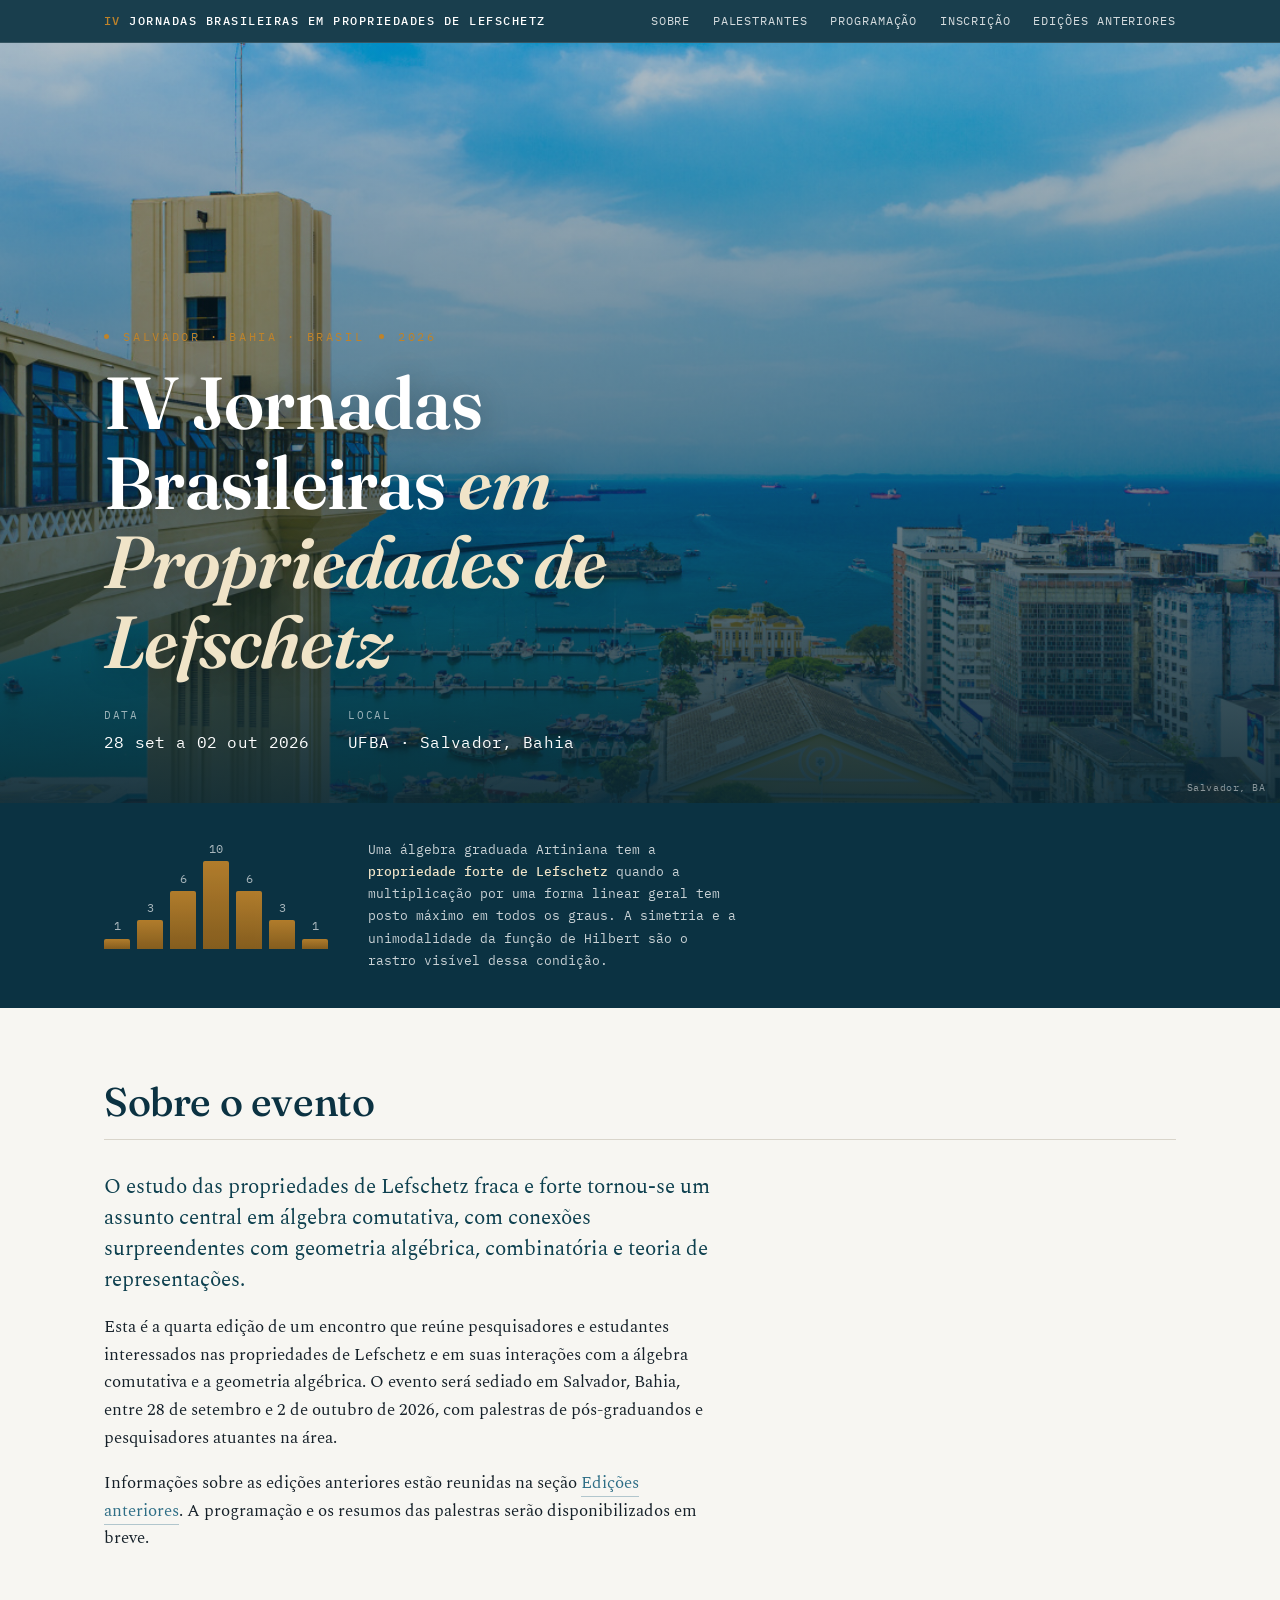
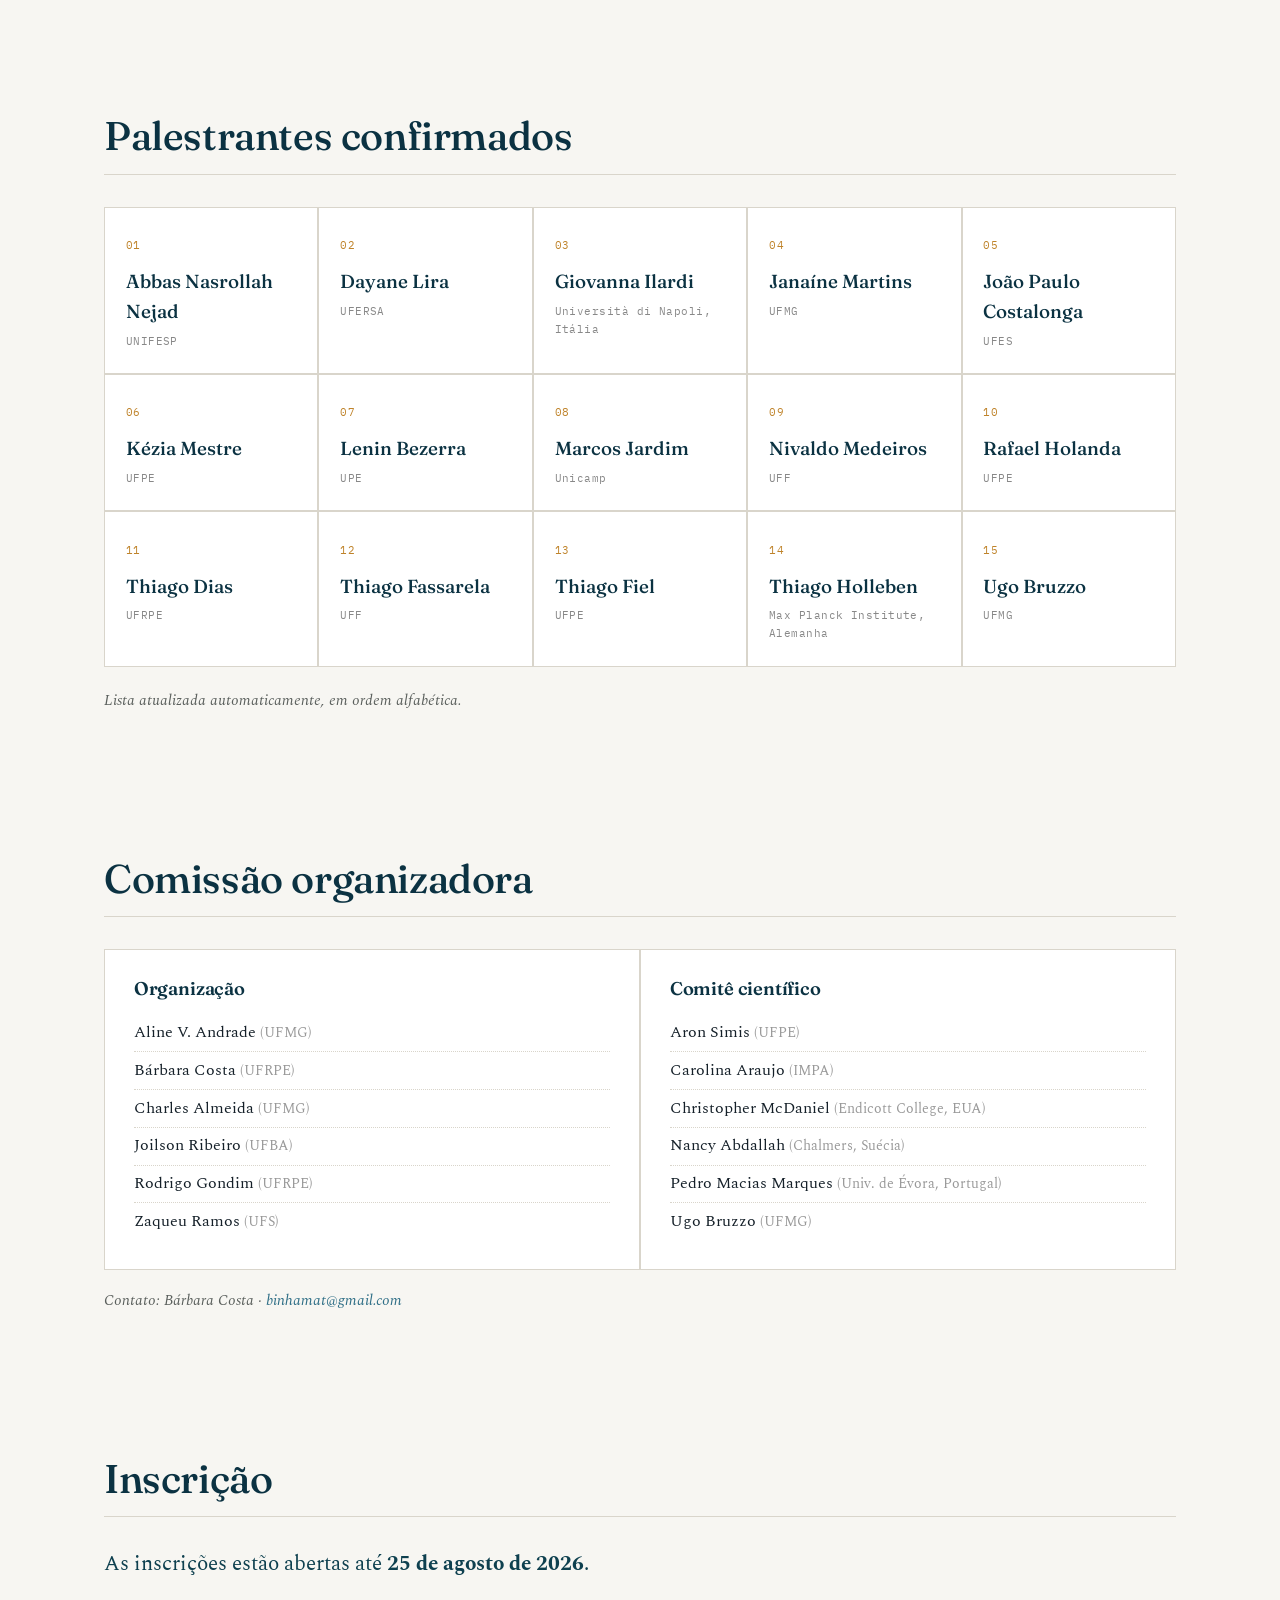
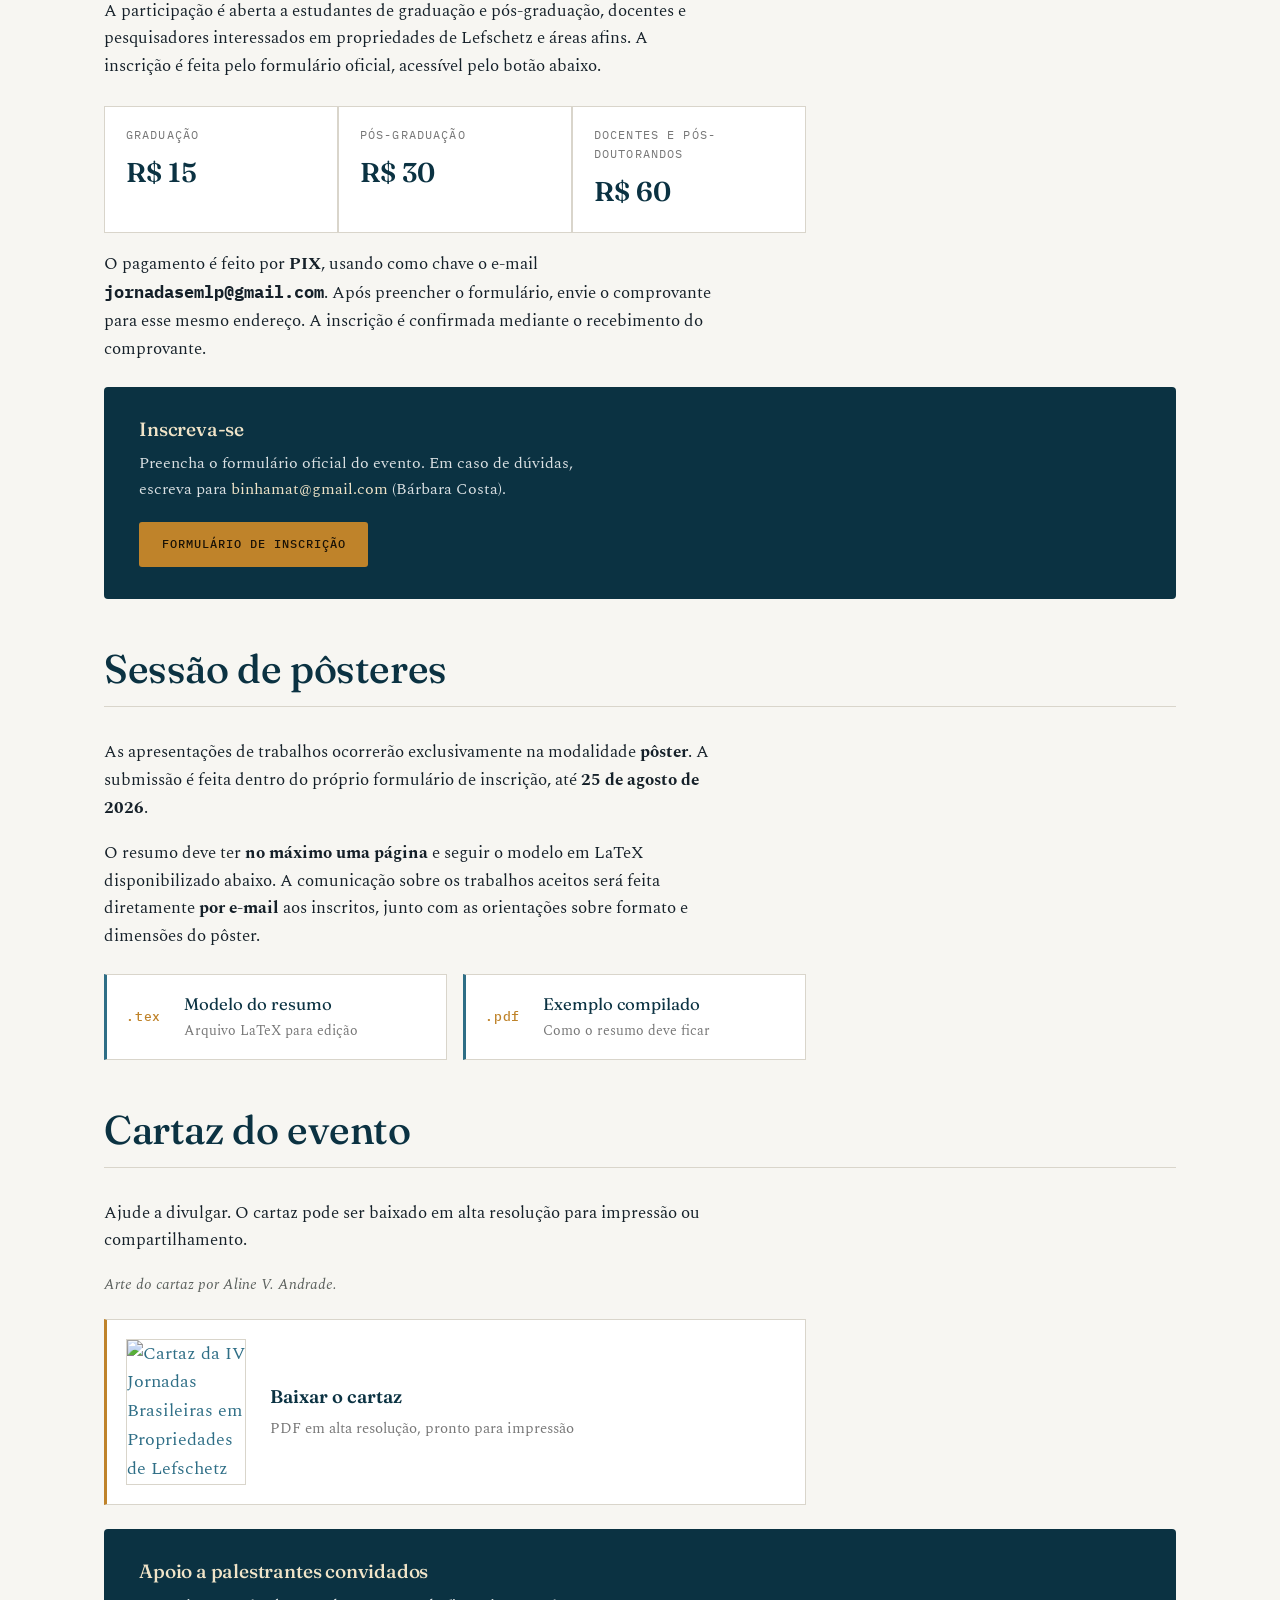
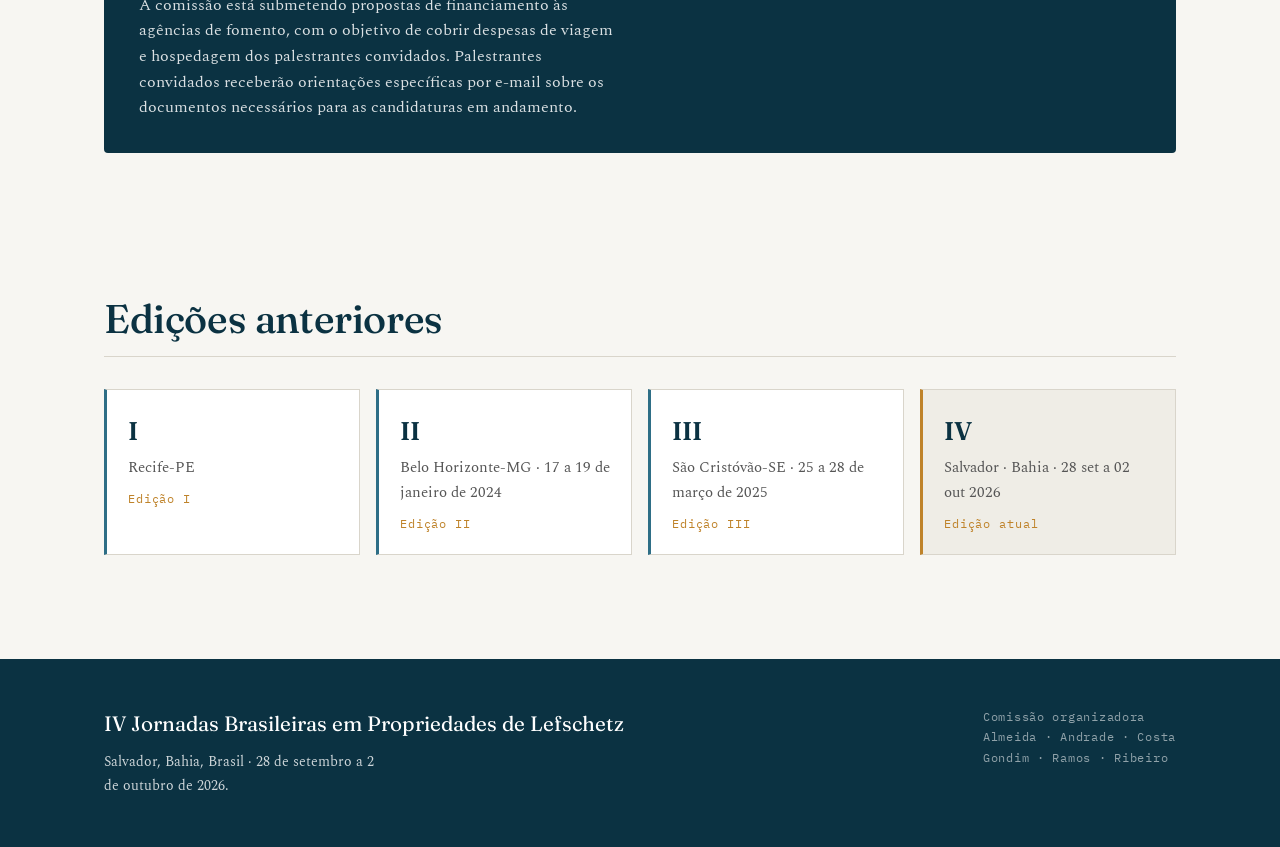
==== index.html @ dd4a8f22 "Add files via upload" ====
<!DOCTYPE html>
<html lang="pt-BR">
<head>
<meta charset="UTF-8">
<meta name="viewport" content="width=device-width, initial-scale=1.0">
<title>IV Jornadas Brasileiras em Propriedades de Lefschetz · Salvador 2026</title>
<link rel="preconnect" href="https://fonts.googleapis.com">
<link rel="preconnect" href="https://fonts.gstatic.com" crossorigin>
<link href="https://fonts.googleapis.com/css2?family=Fraunces:opsz,wght@9..144,400;9..144,500;9..144,600;9..144,700&family=Spectral:ital,wght@0,300;0,400;0,500;0,600;1,400&family=IBM+Plex+Mono:wght@400;500&display=swap" rel="stylesheet">
<link rel="stylesheet" href="styles.css">
</head>
<body>

<nav>
  <div class="nav-in">
    <span class="brand"><b>IV</b> Jornadas Brasileiras em Propriedades de Lefschetz</span>
    <div class="nav-links">
      <a href="index.html#sobre">Sobre</a>
      <a href="index.html#palestrantes">Palestrantes</a>
      <a href="programacao.html">Programação</a>
      <a href="index.html#inscricao">Inscrição</a>
      <a href="anteriores.html">Edições anteriores</a>
    </div>
  </div>
</nav>

<header class="hero">
  <div class="hero-in">
    <div class="eyebrow"><span class="dot"></span> Salvador · Bahia · Brasil <span class="dot"></span> 2026</div>
    <h1>IV Jornadas Brasileiras <em>em Propriedades de Lefschetz </em></h1>
    <div class="hero-meta">
      <div><span class="k">Data</span><span class="v">28 set a 02 out 2026</span></div>
      <div><span class="k">Local</span><span class="v">UFBA · Salvador, Bahia</span></div>
    </div>
  </div>
  <span class="credit">Salvador, BA</span>
</header>

<div class="hilbert">
  <div class="hilbert-in">
    <div class="bars" aria-hidden="true">
      <span data-v="1" style="height:12%"></span>
      <span data-v="3" style="height:33%"></span>
      <span data-v="6" style="height:66%"></span>
      <span data-v="10" style="height:100%"></span>
      <span data-v="6" style="height:66%"></span>
      <span data-v="3" style="height:33%"></span>
      <span data-v="1" style="height:12%"></span>
    </div>
    <p>Uma álgebra graduada Artiniana tem a <b>propriedade forte de Lefschetz</b> quando a multiplicação por uma forma linear geral tem posto máximo em todos os graus. A simetria e a unimodalidade da função de Hilbert são o rastro visível dessa condição.</p>
  </div>
</div>

<section id="sobre">
  <div class="sec-head"><h2>Sobre o evento</h2></div>
  <div class="prose">
    <p class="lead">O estudo das propriedades de Lefschetz fraca e forte tornou-se um assunto central em álgebra comutativa, com conexões surpreendentes com geometria algébrica, combinatória e teoria de representações.</p>
    <p>Esta é a quarta edição de um encontro que reúne pesquisadores e estudantes interessados nas propriedades de Lefschetz e em suas interações com a álgebra comutativa e a geometria algébrica. O evento será sediado em Salvador, Bahia, entre 28 de setembro e 2 de outubro de 2026, com palestras de pós-graduandos e pesquisadores atuantes na área.</p>
    <p>Informações sobre as edições anteriores estão reunidas na seção <a href="#anteriores">Edições anteriores</a>. A programação e os resumos das palestras serão disponibilizados em breve.</p>
  </div>
</section>

<section id="palestrantes">
  <div class="sec-head"><h2>Palestrantes confirmados</h2></div>
  <div class="grid" id="grid-palestrantes">
    <div class="card"><span class="idx">01</span><div class="name">Abbas Nasrollah Nejad</div><div class="card-aff">UNIFESP</div></div>
    <div class="card"><span class="idx">02</span><div class="name">Dayane Lira</div><div class="card-aff">UFERSA</div></div>
    <div class="card"><span class="idx">03</span><div class="name">Giovanna Ilardi</div><div class="card-aff">Università di Napoli, Itália</div></div>
    <div class="card"><span class="idx">04</span><div class="name">Janaíne Martins</div><div class="card-aff">UFMG</div></div>
    <div class="card"><span class="idx">05</span><div class="name">João Paulo Costalonga</div><div class="card-aff">UFES</div></div>
    <div class="card"><span class="idx">06</span><div class="name">Kézia Mestre</div><div class="card-aff">UFPE</div></div>
    <div class="card"><span class="idx">07</span><div class="name">Lenin Bezerra</div><div class="card-aff">UPE</div></div>
    <div class="card"><span class="idx">08</span><div class="name">Marcos Jardim</div><div class="card-aff">Unicamp</div></div>
    <div class="card"><span class="idx">09</span><div class="name">Nivaldo Medeiros</div><div class="card-aff">UFF</div></div>
    <div class="card"><span class="idx">10</span><div class="name">Rafael Holanda</div><div class="card-aff">UFPE</div></div>
    <div class="card"><span class="idx">11</span><div class="name">Thiago Dias</div><div class="card-aff">UFRPE</div></div>
    <div class="card"><span class="idx">12</span><div class="name">Thiago Fassarela</div><div class="card-aff">UFF</div></div>
    <div class="card"><span class="idx">13</span><div class="name">Thiago Fiel</div><div class="card-aff">UFPE</div></div>
    <div class="card"><span class="idx">14</span><div class="name">Thiago Holleben</div><div class="card-aff">Max Planck Institute, Alemanha</div></div>
    <div class="card"><span class="idx">15</span><div class="name">Ugo Bruzzo</div><div class="card-aff">UFMG</div></div>
  </div>
  <p class="note">Lista atualizada automaticamente, em ordem alfabética.</p>
</section>

<section id="comite">
  <div class="sec-head"><h2>Comissão organizadora</h2></div>
  <div class="cols">
    <div class="panel">
      <h3>Organização</h3>
      <ul>
        <li>Aline V. Andrade <span style="color:#999;font-size:.85em">(UFMG)</span></li>
        <li>Bárbara Costa <span style="color:#999;font-size:.85em">(UFRPE)</span></li>
        <li>Charles Almeida <span style="color:#999;font-size:.85em">(UFMG)</span></li>
        <li>Joilson Ribeiro <span style="color:#999;font-size:.85em">(UFBA)</span></li>
        <li>Rodrigo Gondim <span style="color:#999;font-size:.85em">(UFRPE)</span></li>
        <li>Zaqueu Ramos <span style="color:#999;font-size:.85em">(UFS)</span></li>
      </ul>
    </div>
    <div class="panel">
      <h3>Comitê científico</h3>
      <ul>
        <li>Aron Simis <span style="color:#999;font-size:.85em">(UFPE)</span></li>
        <li>Carolina Araujo <span style="color:#999;font-size:.85em">(IMPA)</span></li>
        <li>Christopher McDaniel <span style="color:#999;font-size:.85em">(Endicott College, EUA)</span></li>
        <li>Nancy Abdallah <span style="color:#999;font-size:.85em">(Chalmers, Suécia)</span></li>
        <li>Pedro Macias Marques <span style="color:#999;font-size:.85em">(Univ. de Évora, Portugal)</span></li>
        <li>Ugo Bruzzo <span style="color:#999;font-size:.85em">(UFMG)</span></li>
      </ul>
    </div>
  </div>
  <p class="note" style="margin-top:1.2rem">Contato: Bárbara Costa · <a href="mailto:binhamat@gmail.com">binhamat@gmail.com</a></p>
</section>

<section id="inscricao">
  <div class="sec-head"><h2>Inscrição</h2></div>
  <div class="prose">
    <p class="lead">As inscrições estão abertas até <b>25 de agosto de 2026</b>.</p>
    <p>A participação é aberta a estudantes de graduação e pós-graduação, docentes e pesquisadores interessados em propriedades de Lefschetz e áreas afins. A inscrição é feita pelo formulário oficial, acessível pelo botão abaixo.</p>
  </div>

  <div class="fees">
    <div class="fee"><span class="cat">Graduação</span><span class="val">R$ 15</span></div>
    <div class="fee"><span class="cat">Pós-graduação</span><span class="val">R$ 30</span></div>
    <div class="fee"><span class="cat">Docentes e pós-doutorandos</span><span class="val">R$ 60</span></div>
  </div>
  <div class="prose" style="margin-top:1.1rem">
    <p>O pagamento é feito por <b>PIX</b>, usando como chave o e-mail <b class="mono">jornadasemlp@gmail.com</b>. Após preencher o formulário, envie o comprovante para esse mesmo endereço. A inscrição é confirmada mediante o recebimento do comprovante.</p>
  </div>
  <div class="callout">
    <h3>Inscreva-se</h3>
    <p>Preencha o formulário oficial do evento. Em caso de dúvidas, escreva para <a href="mailto:binhamat@gmail.com" style="color:#F0E4C8">binhamat@gmail.com</a> (Bárbara Costa).</p>
    <a class="btn" href="https://docs.google.com/forms/d/e/1FAIpQLScqvtpl0o9uVWyl-50HxjRWcHPqxpkmUzlpKo9-s_3zseVm3g/viewform" target="_blank" rel="noopener">Formulário de inscrição</a>
  </div>

  <div class="sec-head" style="margin-top:3rem"><h2>Sessão de pôsteres</h2></div>
  <div class="prose">
    <p>As apresentações de trabalhos ocorrerão exclusivamente na modalidade <b>pôster</b>. A submissão é feita dentro do próprio formulário de inscrição, até <b>25 de agosto de 2026</b>.</p>
    <p>O resumo deve ter <b>no máximo uma página</b> e seguir o modelo em LaTeX disponibilizado abaixo. A comunicação sobre os trabalhos aceitos será feita diretamente <b>por e-mail</b> aos inscritos, junto com as orientações sobre formato e dimensões do pôster.</p>
  </div>

  <div class="downloads">
    <a class="dl" href="files/modelo-resumo-jornadas-lp-2026.tex" download>
      <span class="ext">.tex</span>
      <span class="lbl">Modelo do resumo<span class="sub">Arquivo LaTeX para edição</span></span>
    </a>
    <a class="dl" href="files/exemplo-resumo-jornadas-lp-2026.pdf" target="_blank" rel="noopener">
      <span class="ext">.pdf</span>
      <span class="lbl">Exemplo compilado<span class="sub">Como o resumo deve ficar</span></span>
    </a>
  </div>

  <div class="sec-head" style="margin-top:3rem"><h2>Cartaz do evento</h2></div>
  <div class="prose">
    <p>Ajude a divulgar. O cartaz pode ser baixado em alta resolução para impressão ou compartilhamento.</p>
    <p class="note" style="margin-top:.4rem">Arte do cartaz por Aline V. Andrade.</p>
  </div>
  <a class="poster-card" href="files/cartaz-iv-jornadas-lp-2026.pdf" target="_blank" rel="noopener">
    <img src="img/cartaz-thumb.jpg" alt="Cartaz da IV Jornadas Brasileiras em Propriedades de Lefschetz" loading="lazy">
    <span class="pc-txt"><b>Baixar o cartaz</b><span>PDF em alta resolução, pronto para impressão</span></span>
  </a>

  <div class="callout" style="margin-top:1.5rem">
    <h3>Apoio a palestrantes convidados</h3>
    <p>A comissão está submetendo propostas de financiamento às agências de fomento, com o objetivo de cobrir despesas de viagem e hospedagem dos palestrantes convidados. Palestrantes convidados receberão orientações específicas por e-mail sobre os documentos necessários para as candidaturas em andamento.</p>
  </div>
</section>

<section id="anteriores">
  <div class="sec-head"><h2>Edições anteriores</h2></div>
  <div class="editions">
    <a class="ed" href="i-jornada.html" style="display:block;color:inherit"><span class="roman">I</span><div class="place">Recife-PE</div><span class="yr">Edição I</span></a>
    <a class="ed" href="ii-jornada.html" style="display:block;color:inherit"><span class="roman">II</span><div class="place">Belo Horizonte-MG · 17 a 19 de janeiro de 2024</div><span class="yr">Edição II</span></a>
    <a class="ed" href="iii-jornada.html" style="display:block;color:inherit"><span class="roman">III</span><div class="place">São Cristóvão-SE · 25 a 28 de março de 2025</div><span class="yr">Edição III</span></a>
    <div class="ed current"><span class="roman">IV</span><div class="place">Salvador · Bahia · 28 set a 02 out 2026</div><span class="yr">Edição atual</span></div>
  </div>
</section>

<footer>
  <div class="foot-in">
    <div>
      <div class="brand2">IV Jornadas Brasileiras em Propriedades de Lefschetz</div>
      <p>Salvador, Bahia, Brasil · 28 de setembro a 2 de outubro de 2026.</p>
    </div>
    <div>
      <p class="mono">Comissão organizadora<br>Almeida · Andrade · Costa<br>Gondim · Ramos · Ribeiro</p>
    </div>
  </div>
</footer>


<script>
(function(){
  var SHEET_ID = '1L-WROrmSHXhoRcRJEicwo2DMLI0QFbXbKq7kIfNfTUg';
  var CSV_URL = 'https://docs.google.com/spreadsheets/d/' + SHEET_ID + '/gviz/tq?tqx=out:csv';
  function parseCSV(text){
    var rows=[],row=[],cur='',inQ=false;
    for(var i=0;i<text.length;i++){var c=text[i];
      if(inQ){ if(c==='"'){ if(text[i+1]==='"'){cur+='"';i++;} else inQ=false; } else cur+=c; }
      else { if(c==='"')inQ=true; else if(c===','){row.push(cur);cur='';}
        else if(c==='\n'){row.push(cur);rows.push(row);row=[];cur='';}
        else if(c!=='\r')cur+=c; } }
    if(cur.length||row.length){row.push(cur);rows.push(row);}
    return rows;
  }
  function esc(s){return s.replace(/&/g,'&amp;').replace(/</g,'&lt;').replace(/>/g,'&gt;');}
  fetch(CSV_URL).then(function(r){ if(!r.ok) throw new Error('HTTP '+r.status); return r.text(); })
  .then(function(text){
    var rows = parseCSV(text);
    var speakers = [];
    for(var i=1;i<rows.length;i++){
      var nome=(rows[i][0]||'').trim();
      if(!nome) continue;
      speakers.push({nome:nome, aff:(rows[i][1]||'').trim()});
    }
    if(!speakers.length) return; // mantém fallback estático
    speakers.sort(function(a,b){ return a.nome.localeCompare(b.nome,'pt-BR'); });
    var html='';
    for(var j=0;j<speakers.length;j++){
      var idx=(j+1<10?'0':'')+(j+1);
      html+='<div class="card"><span class="idx">'+idx+'</span><div class="name">'+esc(speakers[j].nome)+'</div>';
      if(speakers[j].aff) html+='<div class="card-aff">'+esc(speakers[j].aff)+'</div>';
      html+='</div>';
    }
    document.getElementById('grid-palestrantes').innerHTML = html;
  })
  .catch(function(e){ console.error('Planilha indisponível, mantendo lista estática:', e); });
})();
</script>
</body>
</html>
---- styles.css ----
:root{
    --ink:#152029;
    --deep:#0B3242;      /* azul atlântico profundo */
    --deep-2:#0E404F;
    --sea:#2E6E86;       /* azul azulejo (frio, links) */
    --ochre:#BF832A;     /* ocre baiano (quente, raro) */
    --paper:#F7F6F2;     /* off-white neutro */
    --paper-2:#EFEDE6;
    --line:#D9D5CB;
    --white:#FFFFFF;
    --measure:68ch;
  }
  *{box-sizing:border-box;margin:0;padding:0}
  html{scroll-behavior:smooth}
  @media (prefers-reduced-motion:reduce){html{scroll-behavior:auto}*{animation:none!important;transition:none!important}}
  body{
    font-family:"Spectral",Georgia,serif;
    color:var(--ink);
    background:var(--paper);
    line-height:1.6;
    font-size:18px;
    -webkit-font-smoothing:antialiased;
  }
  h1,h2,h3{font-family:"Fraunces",Georgia,serif;font-weight:500;line-height:1.08;letter-spacing:-.01em}
  .mono{font-family:"IBM Plex Mono",ui-monospace,monospace}
  a{color:var(--sea);text-decoration:none}
  a:hover{text-decoration:underline;text-underline-offset:3px}

  /* ---- NAV ---- */
  nav{
    position:sticky;top:0;z-index:50;
    background:rgba(11,50,66,.94);
    backdrop-filter:blur(8px);
    border-bottom:1px solid rgba(255,255,255,.12);
  }
  .nav-in{max-width:1120px;margin:0 auto;padding:.7rem 1.5rem;display:flex;align-items:center;justify-content:space-between;gap:1rem}
  .brand{color:#fff;font-family:"IBM Plex Mono",monospace;font-size:.78rem;letter-spacing:.12em;text-transform:uppercase;font-weight:500;white-space:nowrap}
  .brand b{color:var(--ochre);font-weight:500}
  .nav-links{display:flex;gap:1.4rem;flex-wrap:wrap}
  .nav-links a{color:rgba(255,255,255,.82);font-family:"IBM Plex Mono",monospace;font-size:.72rem;letter-spacing:.08em;text-transform:uppercase}
  .nav-links a:hover{color:var(--ochre);text-decoration:none}
  @media(max-width:760px){.nav-links{display:none}}

  /* ---- HERO ---- */
  header.hero{
    position:relative;
    min-height:min(88vh,760px);
    display:flex;flex-direction:column;justify-content:flex-end;
    color:#fff;
    background:
      linear-gradient(180deg,rgba(9,38,50,.28) 0%,rgba(9,38,50,.55) 55%,rgba(9,38,50,.92) 100%),
      url("img/salvador.jpg");
    background-size:cover;
    background-position:center 35%;
  }
  .hero-in{max-width:1120px;margin:0 auto;width:100%;padding:2.5rem 1.5rem 3rem}
  .eyebrow{font-family:"IBM Plex Mono",monospace;font-size:.75rem;letter-spacing:.22em;text-transform:uppercase;color:var(--ochre);margin-bottom:1.1rem;display:flex;gap:.9rem;align-items:center;flex-wrap:wrap}
  .eyebrow .dot{width:5px;height:5px;background:var(--ochre);border-radius:50%;display:inline-block}
  header.hero h1{font-size:clamp(2.3rem,6vw,4.6rem);font-weight:600;max-width:15ch;text-shadow:0 2px 30px rgba(0,0,0,.3)}
  header.hero h1 em{font-style:italic;color:#F0E4C8}
  .hero-meta{margin-top:1.6rem;display:flex;gap:2.4rem;flex-wrap:wrap;font-family:"IBM Plex Mono",monospace;font-size:.9rem;letter-spacing:.02em}
  .hero-meta .k{display:block;font-size:.66rem;letter-spacing:.16em;text-transform:uppercase;color:rgba(255,255,255,.6);margin-bottom:.35rem}
  .hero-meta .v{color:#fff;font-size:1.02rem}
  .credit{position:absolute;bottom:.5rem;right:.9rem;font-family:"IBM Plex Mono",monospace;font-size:.6rem;letter-spacing:.06em;color:rgba(255,255,255,.5)}

  /* ---- HILBERT SIGNATURE ---- */
  .hilbert{background:var(--deep);color:#fff;overflow:hidden}
  .hilbert-in{max-width:1120px;margin:0 auto;padding:2.2rem 1.5rem;display:flex;align-items:center;gap:2.5rem;flex-wrap:wrap}
  .bars{display:flex;align-items:flex-end;gap:7px;height:88px}
  .bars span{width:26px;background:linear-gradient(180deg,var(--ochre),#8f611c);border-radius:2px 2px 0 0;position:relative;opacity:.92}
  .bars span::after{content:attr(data-v);position:absolute;top:-1.35rem;left:0;right:0;text-align:center;font-family:"IBM Plex Mono",monospace;font-size:.72rem;color:rgba(255,255,255,.7)}
  .hilbert p{font-family:"IBM Plex Mono",monospace;font-size:.82rem;line-height:1.7;color:rgba(255,255,255,.78);max-width:46ch}
  .hilbert p b{color:#F0E4C8;font-weight:500}

  /* ---- SECTIONS ---- */
  section{max-width:1120px;margin:0 auto;padding:4.5rem 1.5rem}
  .sec-head{display:flex;align-items:baseline;gap:0;margin-bottom:2rem;border-bottom:1px solid var(--line);padding-bottom:1rem}
  .sec-num{font-family:"IBM Plex Mono",monospace;font-size:.8rem;color:var(--ochre);letter-spacing:.1em}
  .sec-head h2{font-size:clamp(1.7rem,3.5vw,2.5rem);color:var(--deep)}
  .prose{max-width:var(--measure);font-size:1.08rem}
  .prose p{margin-bottom:1.1rem}
  .prose a{border-bottom:1px solid rgba(46,110,134,.35)}
  .lead{font-size:1.3rem;line-height:1.5;color:var(--deep-2);font-weight:400;margin-bottom:1.6rem}

  /* ---- SPEAKERS ---- */
  .grid{display:grid;grid-template-columns:repeat(auto-fill,minmax(180px,1fr));gap:2px;background:var(--line);border:1px solid var(--line)}
  .card{background:var(--white);padding:1.4rem 1.3rem;transition:background .25s,transform .25s}
  .card:hover{background:var(--paper-2);transform:translateY(-2px)}
  .card .idx{font-family:"IBM Plex Mono",monospace;font-size:.7rem;color:var(--ochre);letter-spacing:.06em}
  .card .name{font-family:"Fraunces",serif;font-size:1.18rem;color:var(--deep);margin-top:.5rem;font-weight:500}
  .note{margin-top:1.4rem;font-size:.92rem;color:#5a5f5c;font-style:italic}

  /* ---- COMMITTEE / INFO CARDS ---- */
  .cols{display:grid;grid-template-columns:1fr 1fr;gap:2px;background:var(--line);border:1px solid var(--line)}
  @media(max-width:680px){.cols{grid-template-columns:1fr}}
  .panel{background:var(--white);padding:1.8rem}
  .panel h3{font-size:1.15rem;color:var(--deep);margin-bottom:1rem;font-weight:600}
  .panel ul{list-style:none}
  .panel li{padding:.35rem 0;border-bottom:1px dotted var(--line);font-size:1rem}
  .panel li:last-child{border-bottom:none}

  /* ---- CALLOUT ---- */
  .callout{background:var(--deep);color:#fff;border-radius:4px;padding:2rem 2.2rem;margin-top:1.5rem}
  .callout h3{color:#F0E4C8;font-size:1.2rem;margin-bottom:.7rem}
  .callout p{color:rgba(255,255,255,.85);font-size:1rem;max-width:60ch}
  .btn{display:inline-block;margin-top:1.2rem;background:var(--ochre);color:#1a1206;font-family:"IBM Plex Mono",monospace;font-size:.78rem;letter-spacing:.08em;text-transform:uppercase;padding:.8rem 1.4rem;border-radius:3px;font-weight:500}
  .btn:hover{background:#d8983a;text-decoration:none}

  /* ---- EDITIONS ---- */
  .editions{display:grid;grid-template-columns:repeat(auto-fit,minmax(200px,1fr));gap:1rem}
  .ed{background:var(--white);border:1px solid var(--line);border-left:3px solid var(--sea);padding:1.3rem}
  .ed.current{border-left-color:var(--ochre);background:var(--paper-2)}
  .ed .roman{font-family:"Fraunces",serif;font-size:1.6rem;color:var(--deep);font-weight:600}
  .ed .place{font-size:.95rem;color:#555;margin-top:.3rem}
  .ed .yr{font-family:"IBM Plex Mono",monospace;font-size:.72rem;color:var(--ochre);letter-spacing:.08em;margin-top:.6rem;display:block}
  .ed.current .yr{color:var(--ochre)}

  /* ---- FOOTER ---- */
  footer{background:var(--deep);color:rgba(255,255,255,.8);margin-top:2rem}
  .foot-in{max-width:1120px;margin:0 auto;padding:3rem 1.5rem;display:flex;justify-content:space-between;gap:2rem;flex-wrap:wrap}
  footer .brand2{font-family:"Fraunces",serif;font-size:1.3rem;color:#fff;margin-bottom:.6rem}
  footer p{font-size:.9rem;line-height:1.7;max-width:40ch}
  footer .mono{font-size:.75rem;color:rgba(255,255,255,.55);letter-spacing:.06em}

/* ---- Páginas internas ---- */
header.page-hero{position:relative;min-height:300px;display:flex;flex-direction:column;justify-content:flex-end;color:#fff;
  background:linear-gradient(180deg,rgba(9,38,50,.35) 0%,rgba(9,38,50,.65) 55%,rgba(9,38,50,.94) 100%),url("img/salvador.jpg");
  background-size:cover;background-position:center 40%;}
header.page-hero h1{font-size:clamp(1.9rem,4.5vw,3.2rem);font-weight:600;max-width:20ch;text-shadow:0 2px 24px rgba(0,0,0,.3)}
.talks{max-width:var(--measure);}
.talk{padding:1.1rem 0;border-bottom:1px solid var(--line)}
.talk:last-child{border-bottom:none}
.talk .speaker{font-family:"Fraunces",serif;font-size:1.2rem;color:var(--deep);font-weight:600}
.talk .aff{font-family:"IBM Plex Mono",monospace;font-size:.72rem;color:var(--ochre);letter-spacing:.06em;margin-left:.5rem}
.talk .title{font-size:1.02rem;color:#333;margin-top:.25rem;font-style:italic}
.talk .title.pending{color:#999;font-style:italic}
.slides-list{max-width:var(--measure)}
.slides-list a{display:block;padding:.6rem 0;border-bottom:1px dotted var(--line);font-size:1rem}
.slides-list a:hover{background:var(--paper-2);text-decoration:none;padding-left:.4rem;transition:padding .2s}
.back-link{font-family:"IBM Plex Mono",monospace;font-size:.75rem;letter-spacing:.08em;text-transform:uppercase}

/* ---- Fotos das edições anteriores ---- */
.page-hero.solid{background:linear-gradient(160deg,var(--deep) 0%,var(--deep-2) 100%);min-height:220px}
.edition-photo{max-width:1120px;margin:0 auto;padding:2.5rem 1.5rem 0}
.edition-photo img{width:100%;height:auto;display:block;border-radius:4px;box-shadow:0 8px 40px rgba(11,50,66,.18)}
.edition-photo figcaption{font-family:"IBM Plex Mono",monospace;font-size:.72rem;letter-spacing:.08em;color:#888;margin-top:.7rem;text-transform:uppercase}

.card .card-aff{font-family:"IBM Plex Mono",monospace;font-size:.7rem;color:#888;margin-top:.35rem;letter-spacing:.04em}

/* ---- Taxas de inscrição ---- */
.fees{display:grid;grid-template-columns:repeat(auto-fit,minmax(200px,1fr));gap:2px;background:var(--line);
      border:1px solid var(--line);max-width:78ch;margin-top:1.6rem}
.fee{background:var(--white);padding:1.2rem 1.3rem;display:flex;flex-direction:column;gap:.4rem}
.fee .cat{font-family:"IBM Plex Mono",monospace;font-size:.72rem;letter-spacing:.1em;text-transform:uppercase;color:#777}
.fee .val{font-family:"Fraunces",serif;font-size:1.7rem;font-weight:600;color:var(--deep)}

/* Marca longa quebra linha no celular em vez de estourar a largura */
@media(max-width:760px){
  .brand{white-space:normal;font-size:.66rem;line-height:1.45}
  .nav-in{padding:.6rem 1.1rem}
}

/* ---- Downloads (modelo LaTeX) ---- */
.downloads{display:grid;grid-template-columns:repeat(auto-fit,minmax(240px,1fr));gap:1rem;max-width:78ch;margin-top:1.5rem}
.dl{display:flex;align-items:center;gap:1rem;background:var(--white);border:1px solid var(--line);
    border-left:3px solid var(--sea);padding:1rem 1.2rem;text-decoration:none;transition:border-color .2s,transform .2s}
.dl:hover{border-left-color:var(--ochre);transform:translateY(-2px);text-decoration:none}
.dl .ext{font-family:"IBM Plex Mono",monospace;font-size:.8rem;font-weight:500;color:var(--ochre);
         letter-spacing:.06em;flex:none;min-width:2.6rem}
.dl .lbl{font-family:"Fraunces",serif;font-size:1.05rem;color:var(--deep);display:flex;flex-direction:column}
.dl .sub{font-family:"Spectral",serif;font-size:.85rem;color:#777;margin-top:.15rem}

/* ---- Cartaz ---- */
.poster-card{display:flex;gap:1.5rem;align-items:center;background:var(--white);border:1px solid var(--line);
  border-left:3px solid var(--ochre);padding:1.2rem;max-width:78ch;margin-top:1.4rem;text-decoration:none;
  transition:transform .2s,box-shadow .2s}
.poster-card:hover{transform:translateY(-2px);box-shadow:0 10px 30px rgba(11,50,66,.12);text-decoration:none}
.poster-card img{width:120px;height:auto;flex:none;border:1px solid var(--line)}
.poster-card .pc-txt{display:flex;flex-direction:column;gap:.3rem}
.poster-card .pc-txt b{font-family:"Fraunces",serif;font-size:1.15rem;color:var(--deep);font-weight:600}
.poster-card .pc-txt span{font-size:.95rem;color:#777}
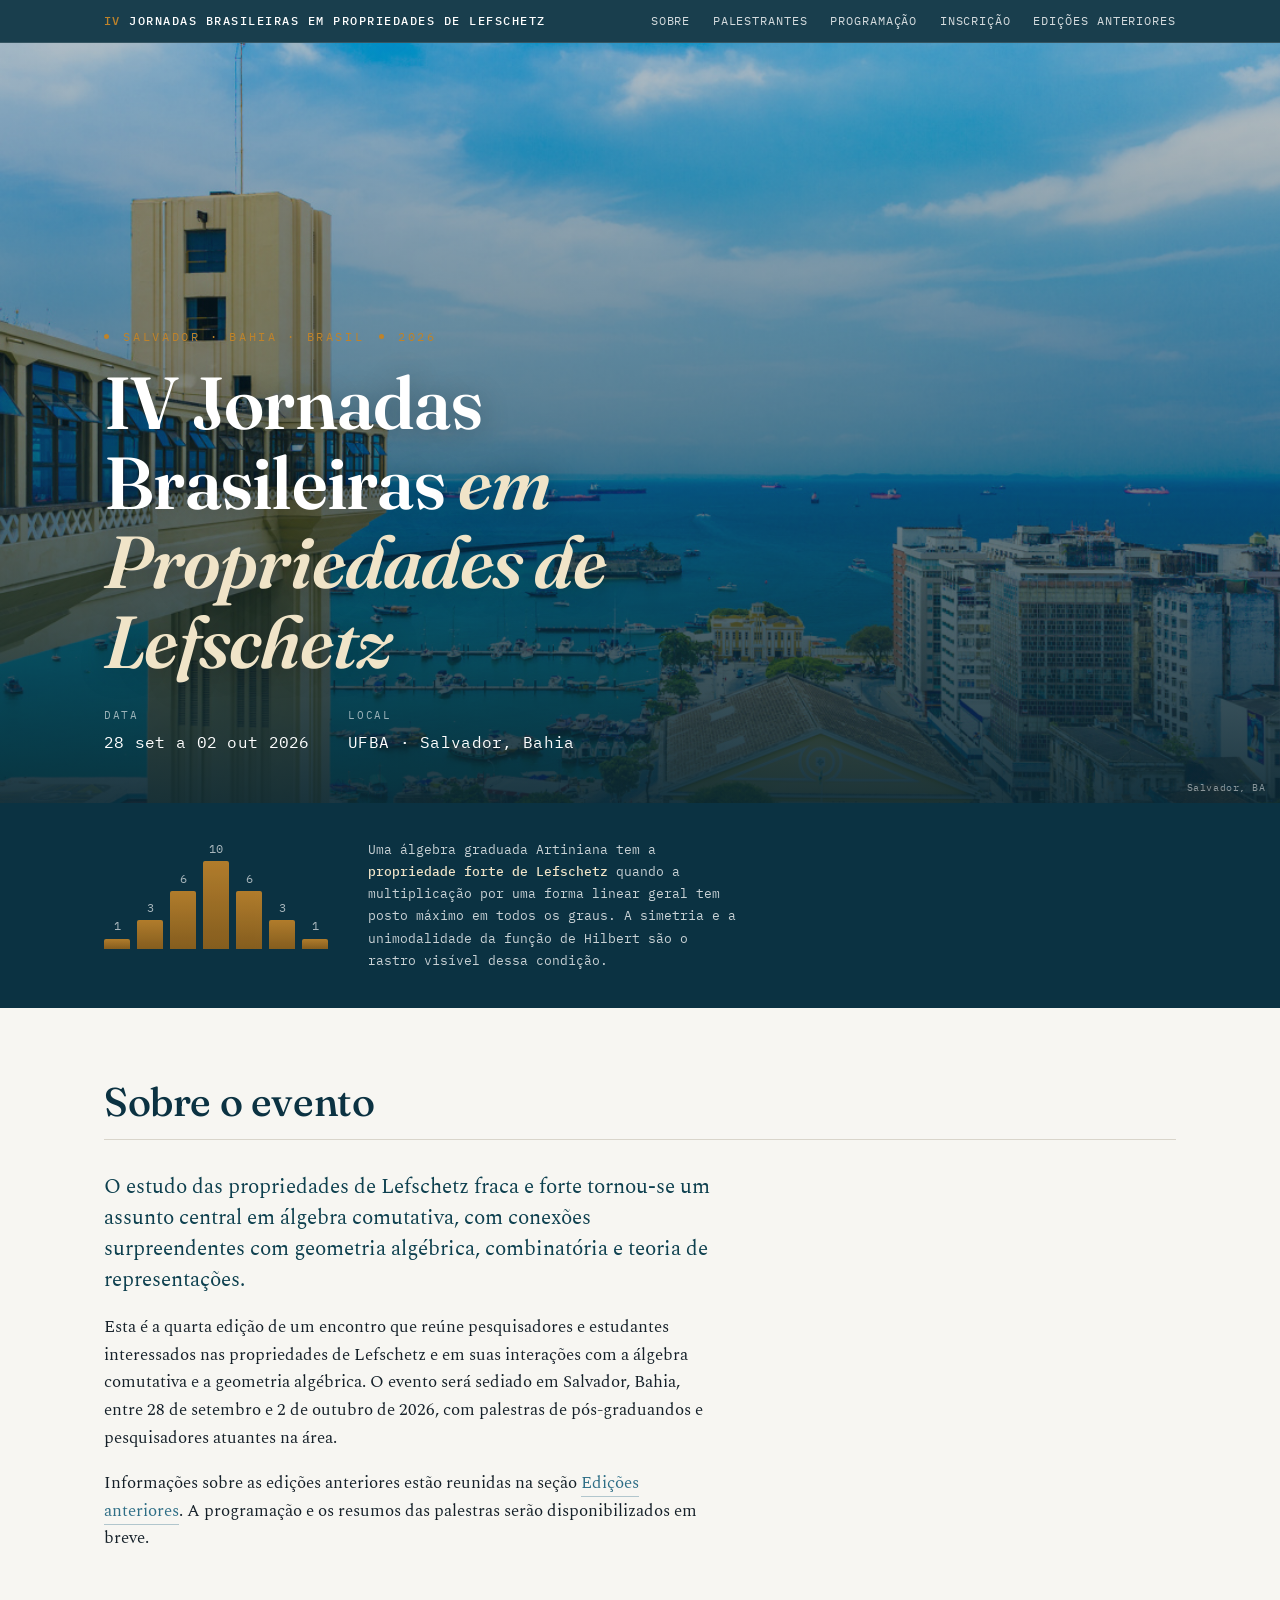
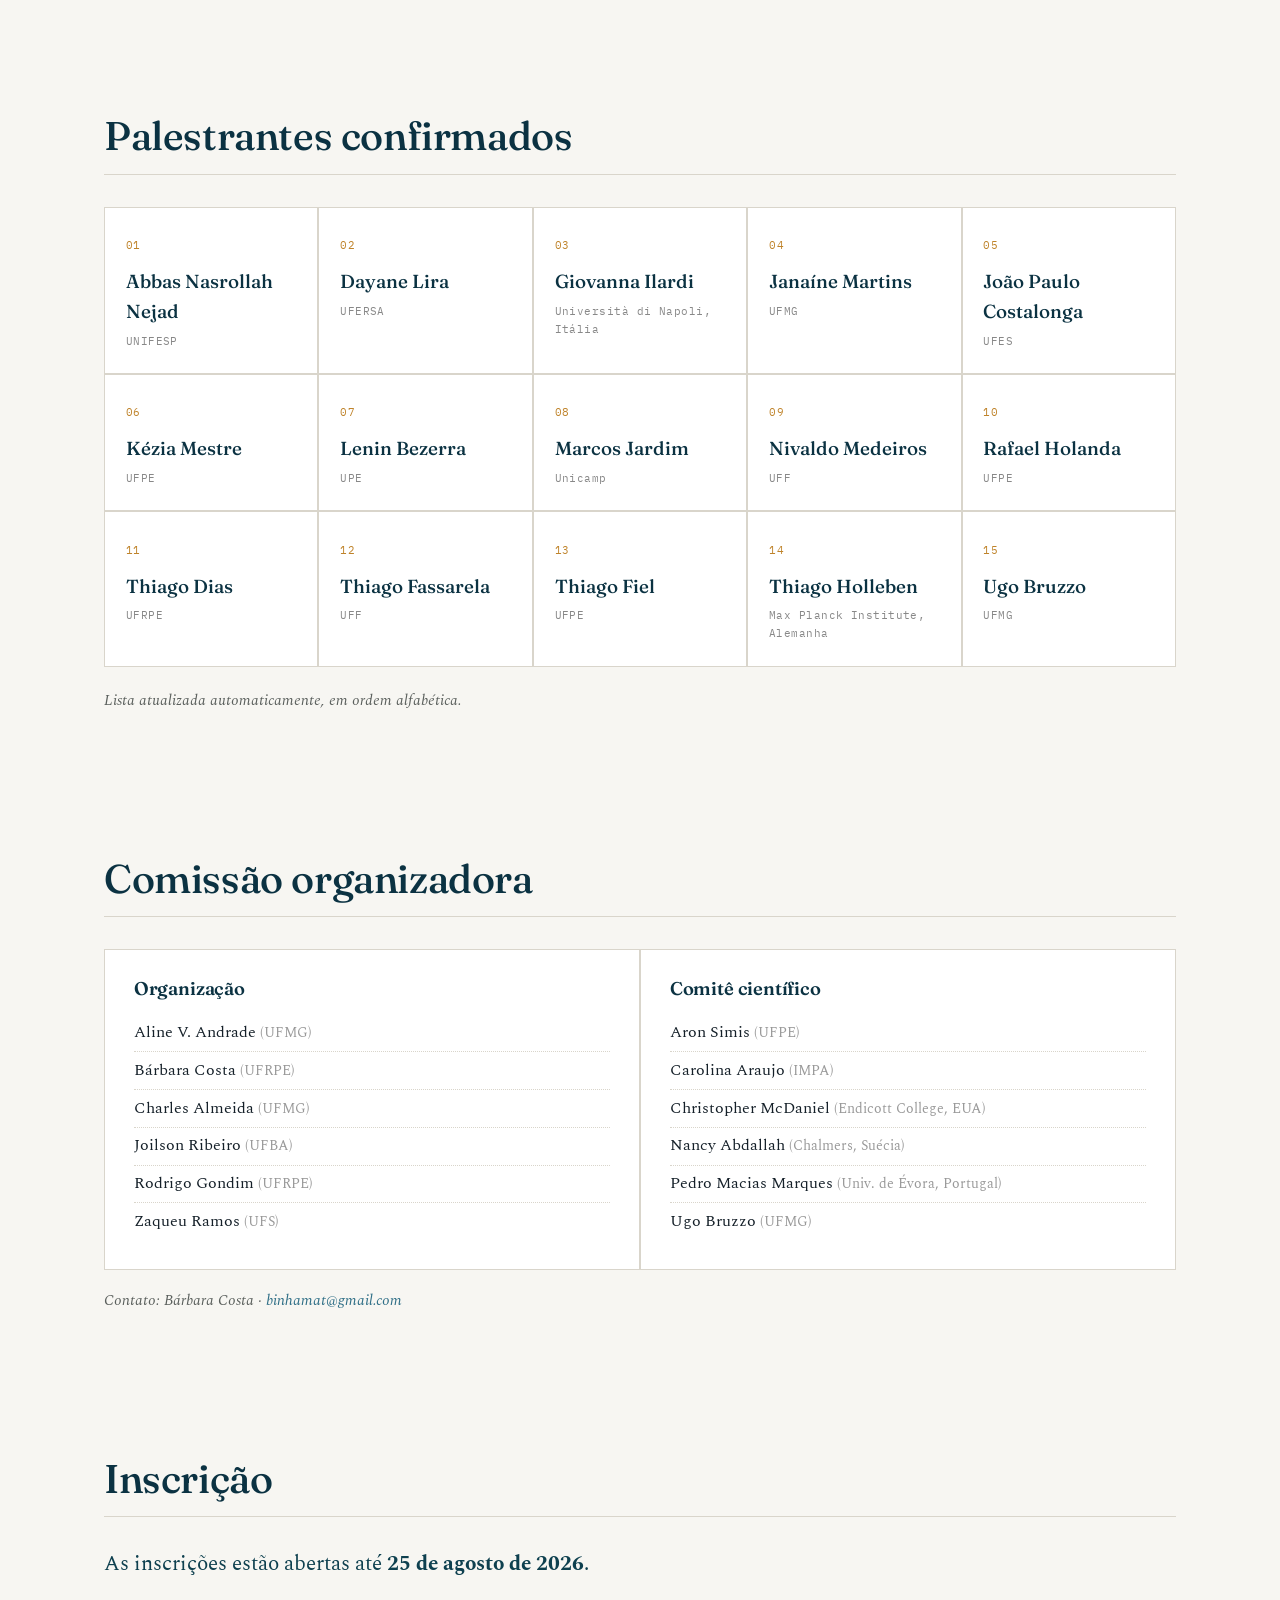
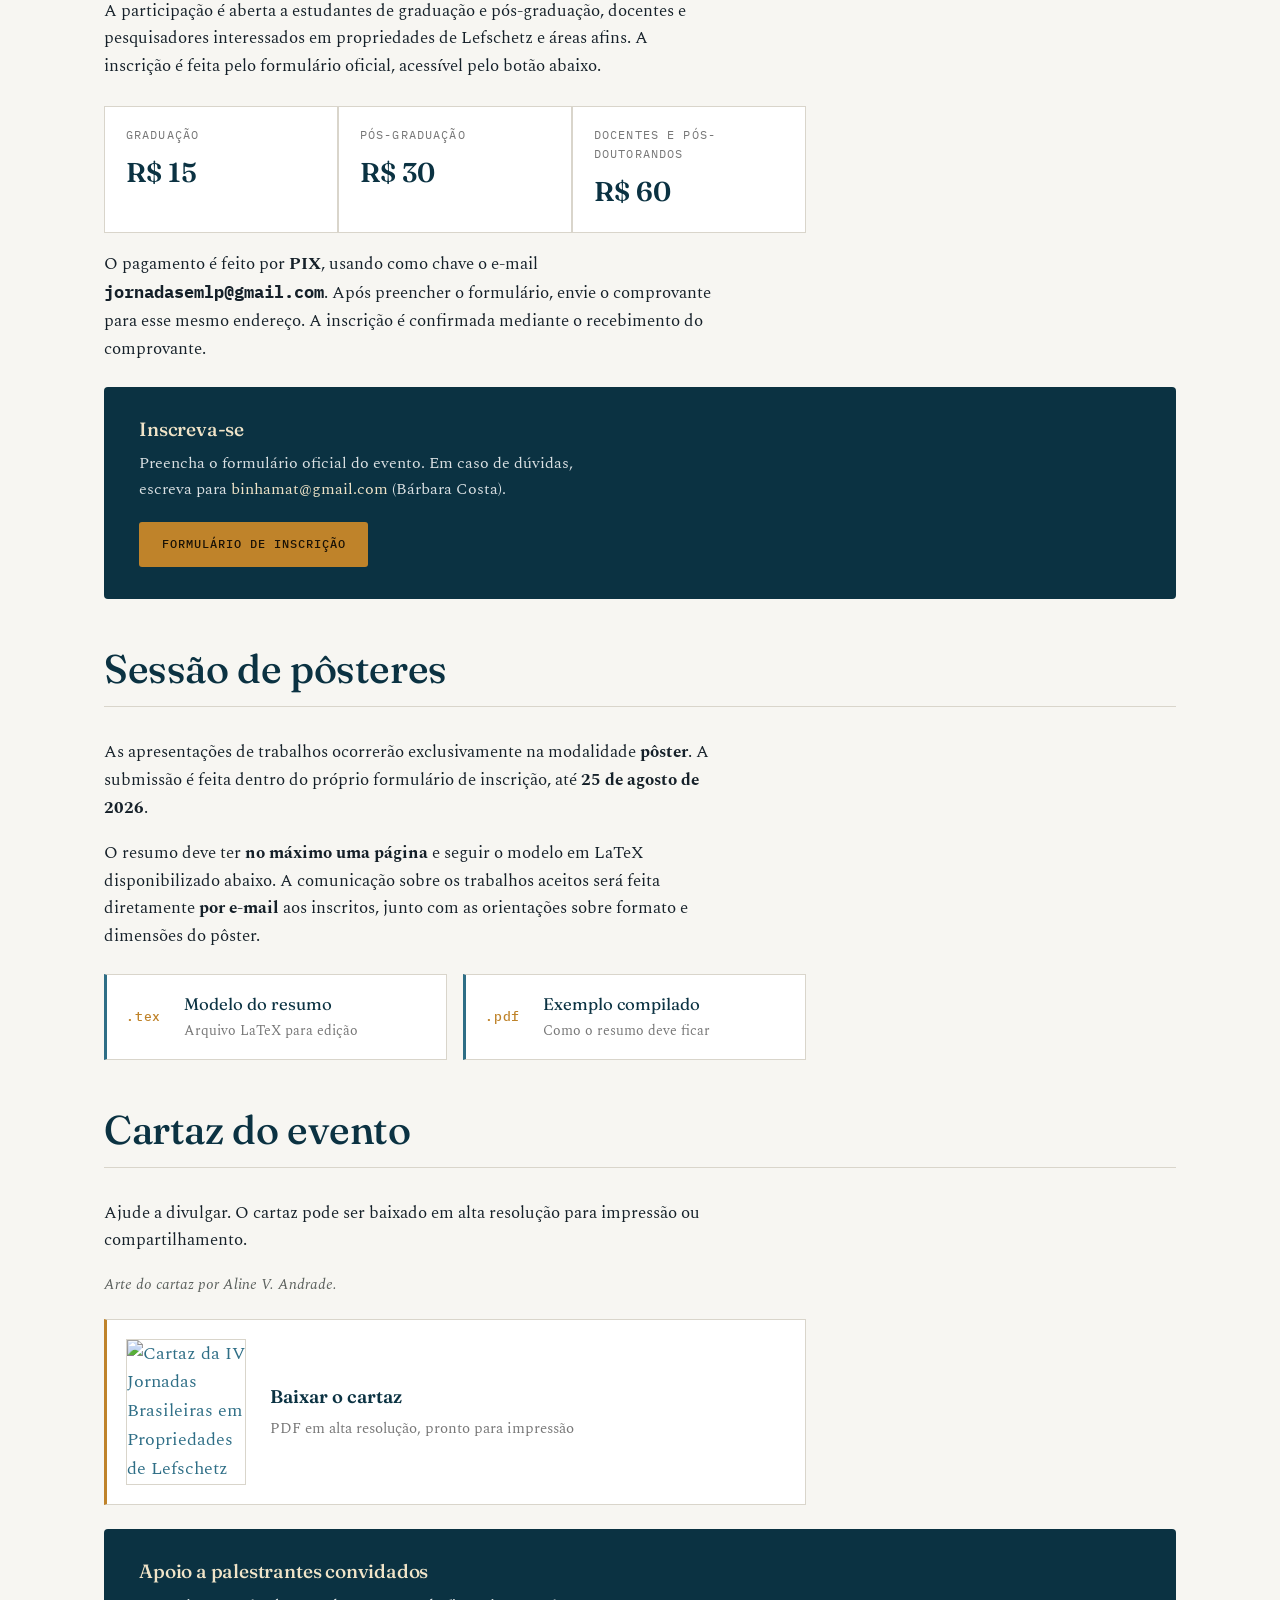
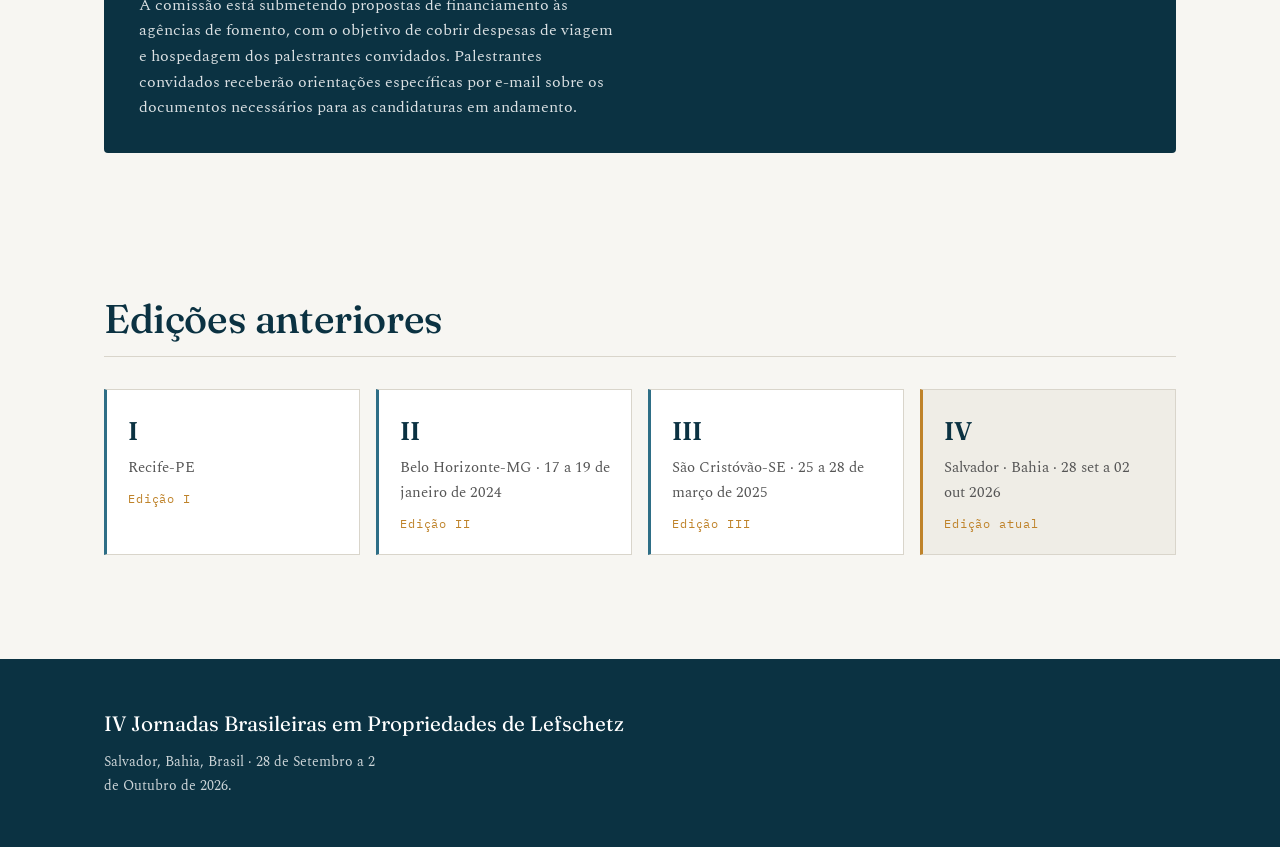
==== commit 2a6eeb7f: "Correct date capitalization in footer Updated the date format in the footer section." ====
--- a/index.html
+++ b/index.html
@@ -179,12 +179,8 @@
   <div class="foot-in">
     <div>
       <div class="brand2">IV Jornadas Brasileiras em Propriedades de Lefschetz</div>
-      <p>Salvador, Bahia, Brasil · 28 de setembro a 2 de outubro de 2026.</p>
-    </div>
-    <div>
-      <p class="mono">Comissão organizadora<br>Almeida · Andrade · Costa<br>Gondim · Ramos · Ribeiro</p>
-    </div>
-  </div>
+      <p>Salvador, Bahia, Brasil · 28 de Setembro a 2 de Outubro de 2026.</p>
+    </div>
 </footer>
 
 
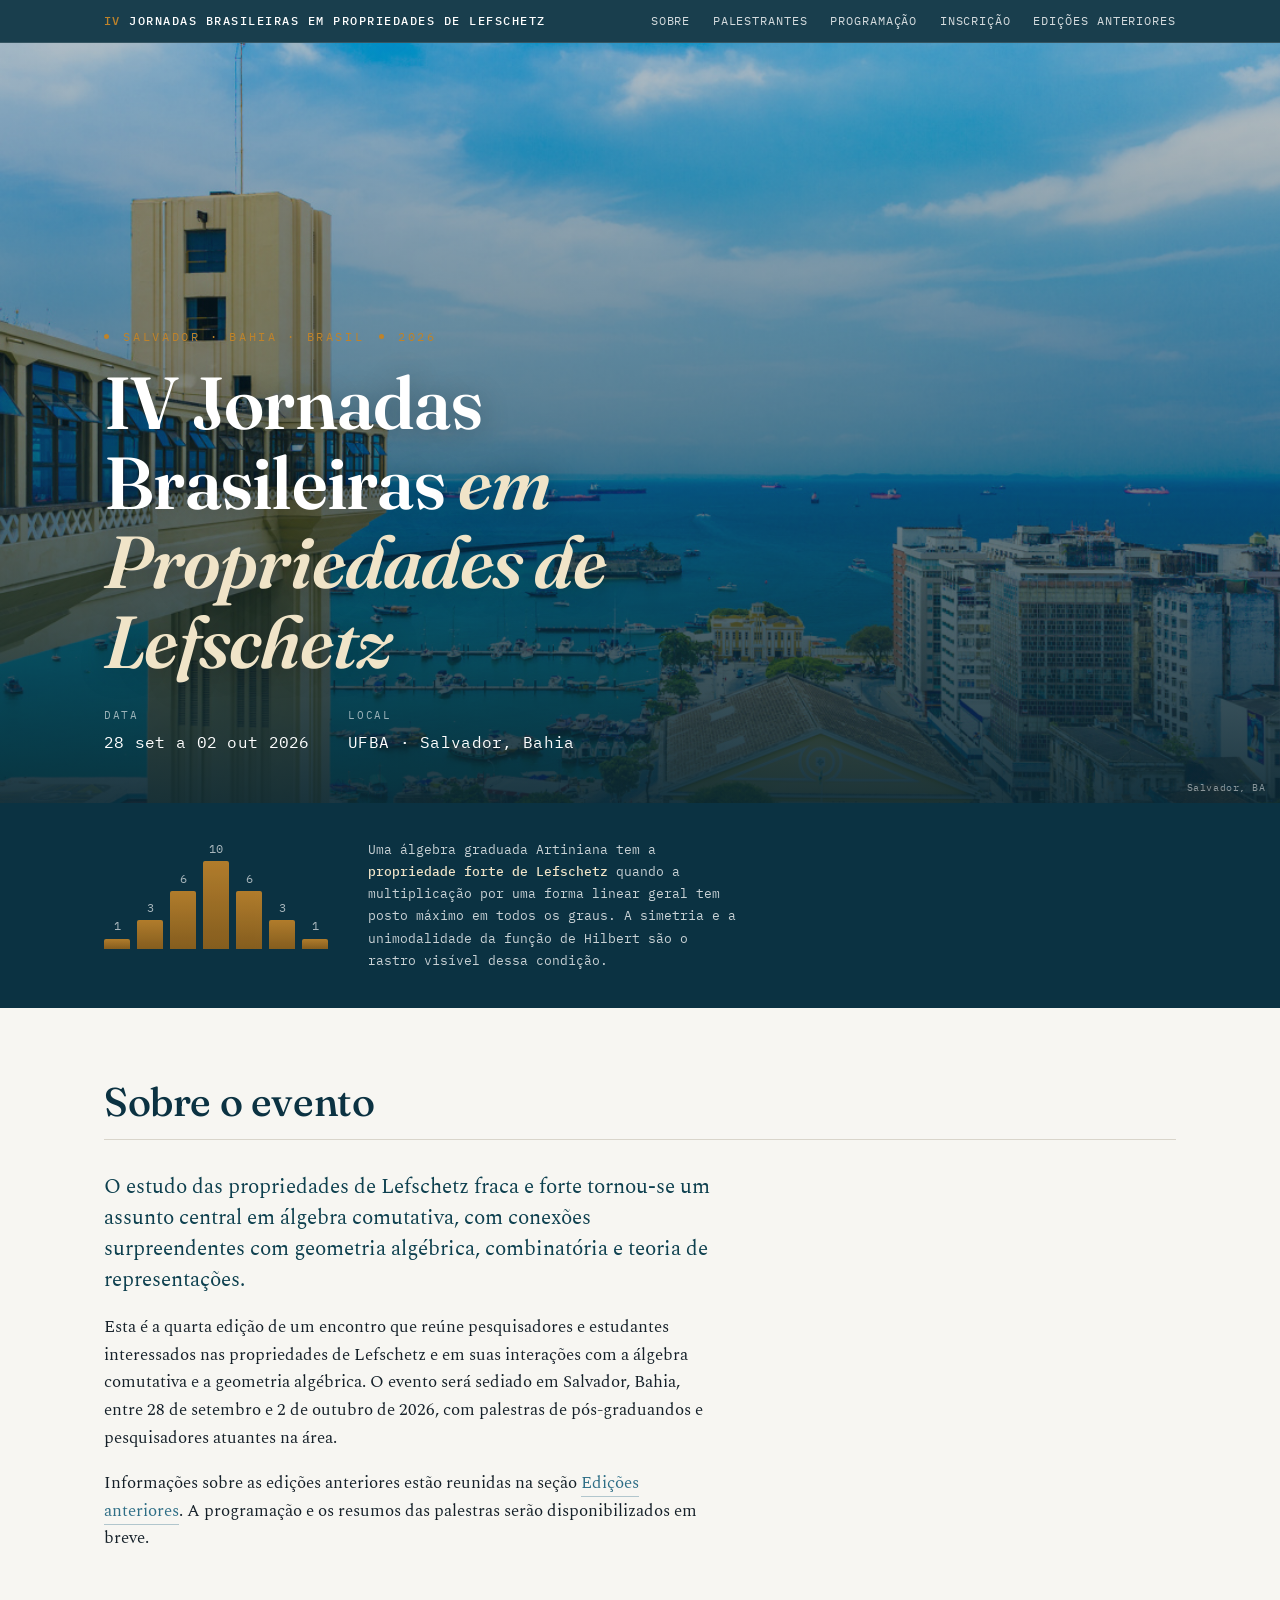
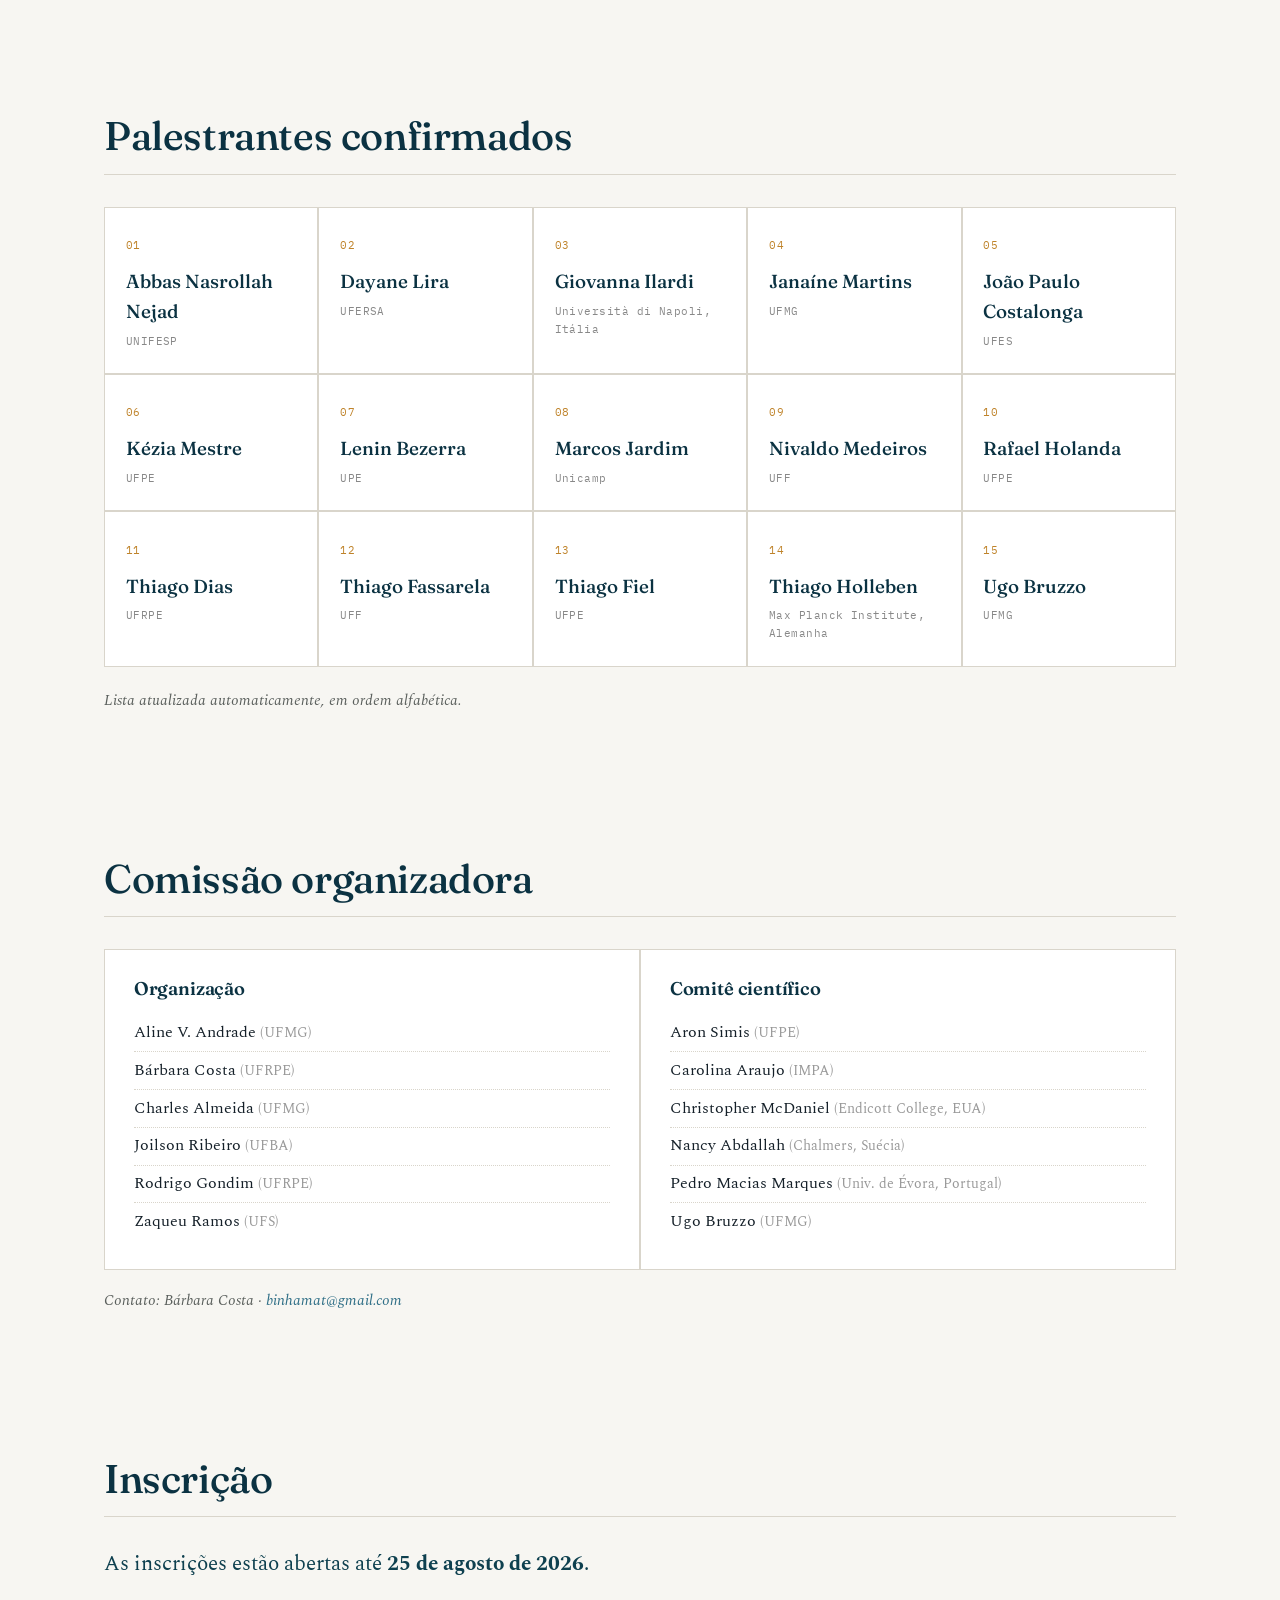
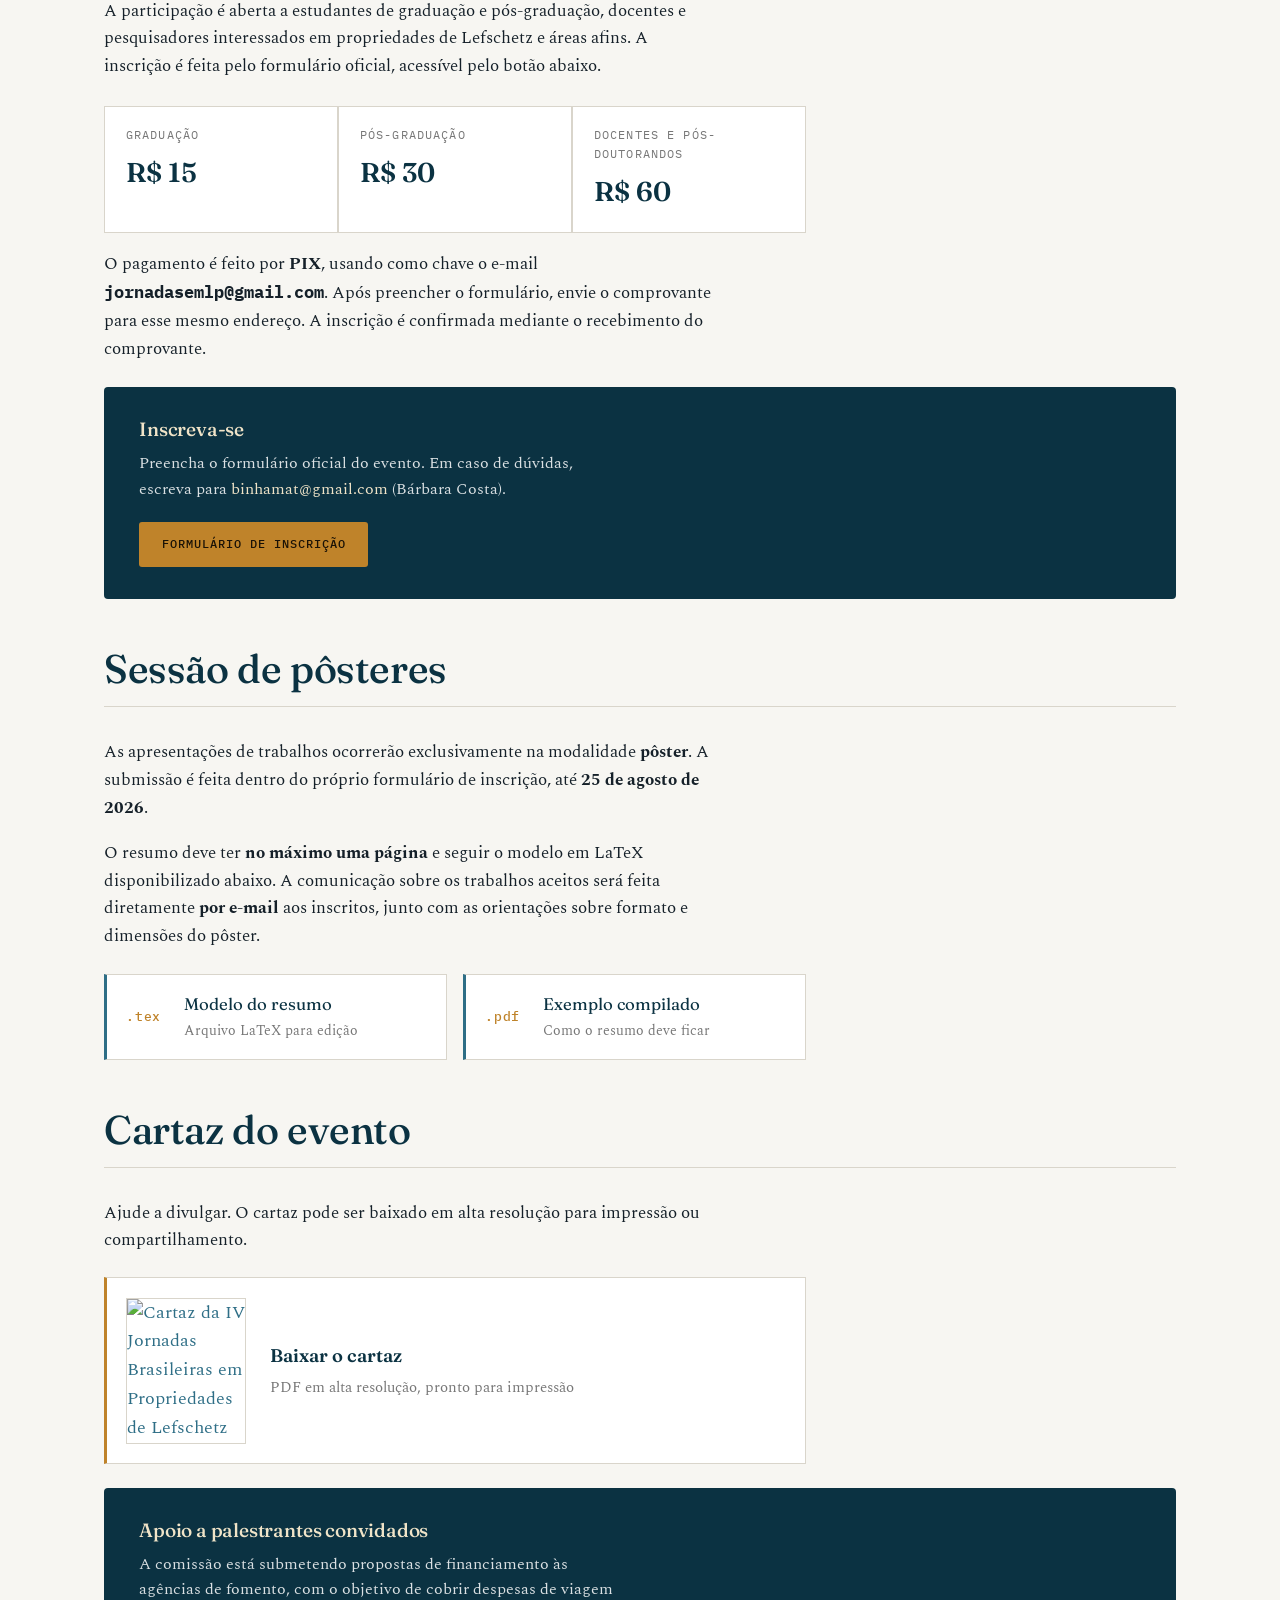
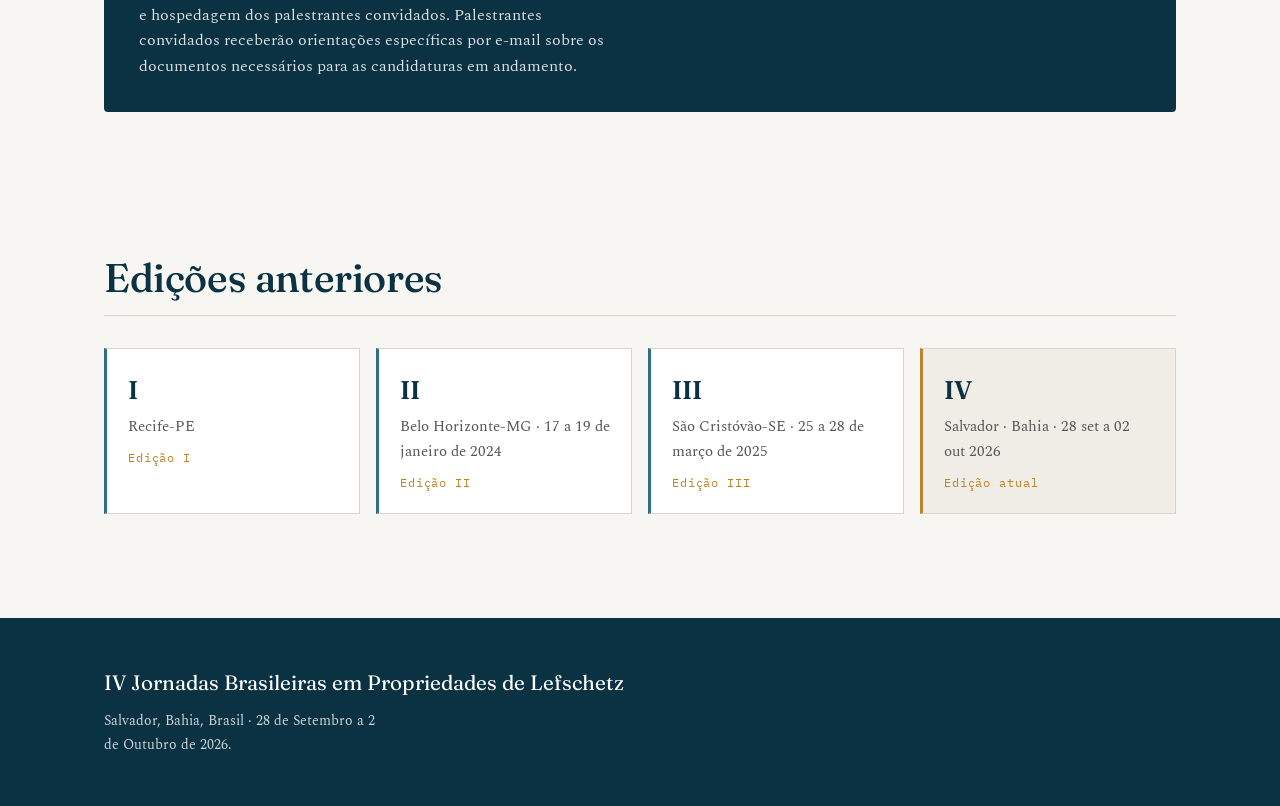
==== commit 1d72a21a: "Remove artwork credit note from index.html Removed note about the artwork credit from the event post" ====
--- a/index.html
+++ b/index.html
@@ -152,7 +152,6 @@
   <div class="sec-head" style="margin-top:3rem"><h2>Cartaz do evento</h2></div>
   <div class="prose">
     <p>Ajude a divulgar. O cartaz pode ser baixado em alta resolução para impressão ou compartilhamento.</p>
-    <p class="note" style="margin-top:.4rem">Arte do cartaz por Aline V. Andrade.</p>
   </div>
   <a class="poster-card" href="files/cartaz-iv-jornadas-lp-2026.pdf" target="_blank" rel="noopener">
     <img src="img/cartaz-thumb.jpg" alt="Cartaz da IV Jornadas Brasileiras em Propriedades de Lefschetz" loading="lazy">
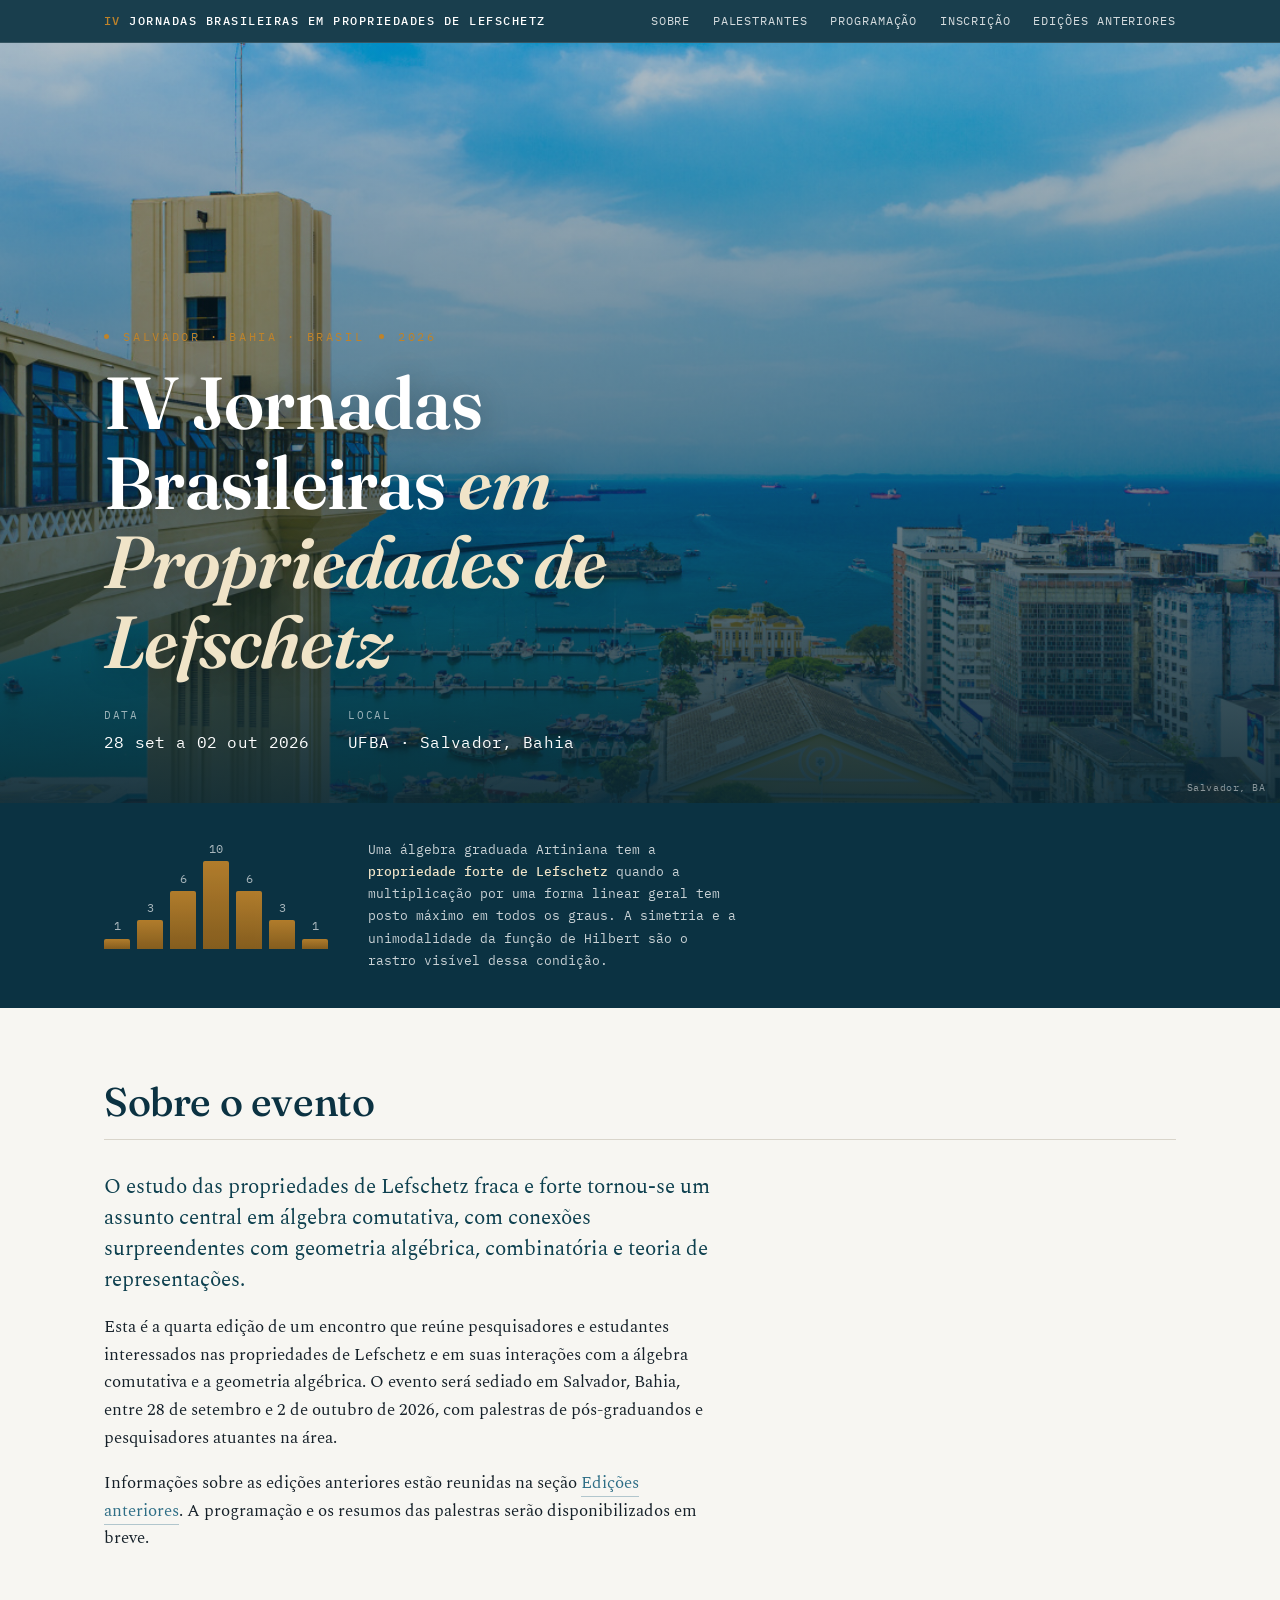
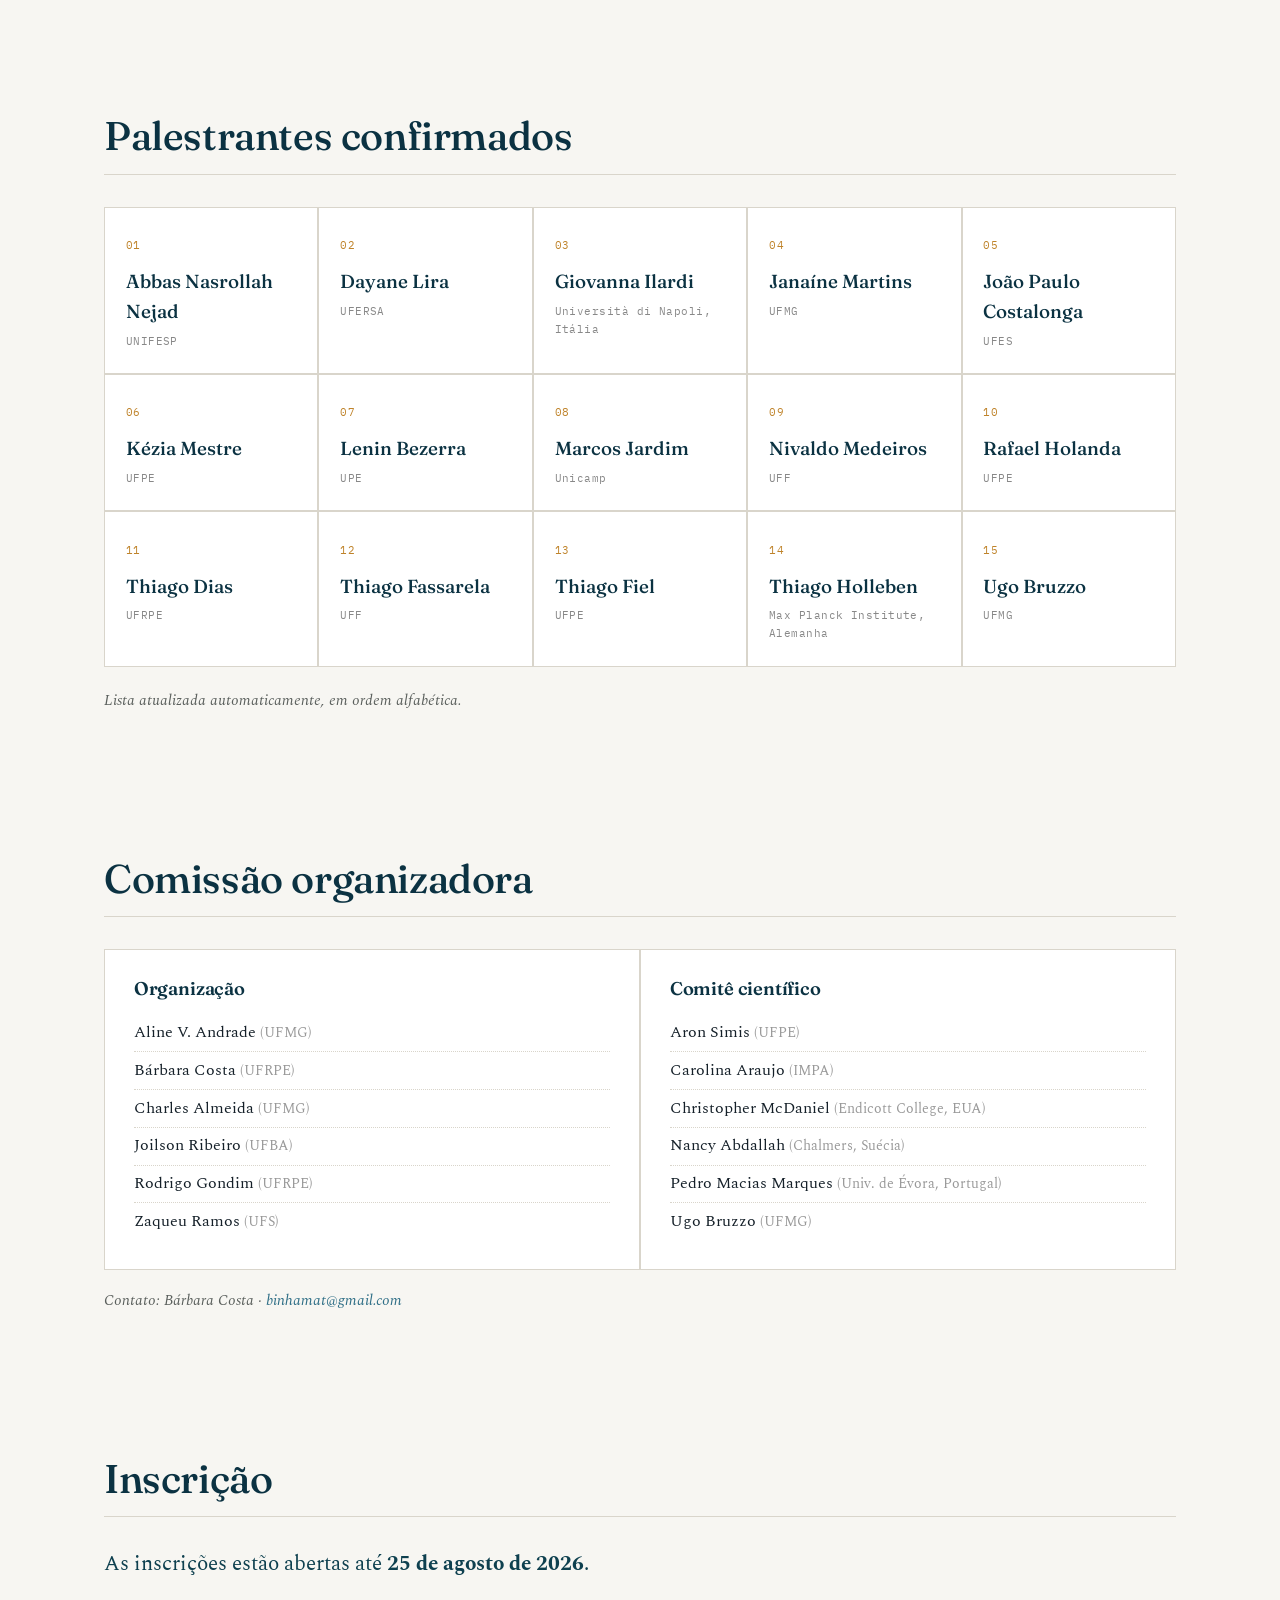
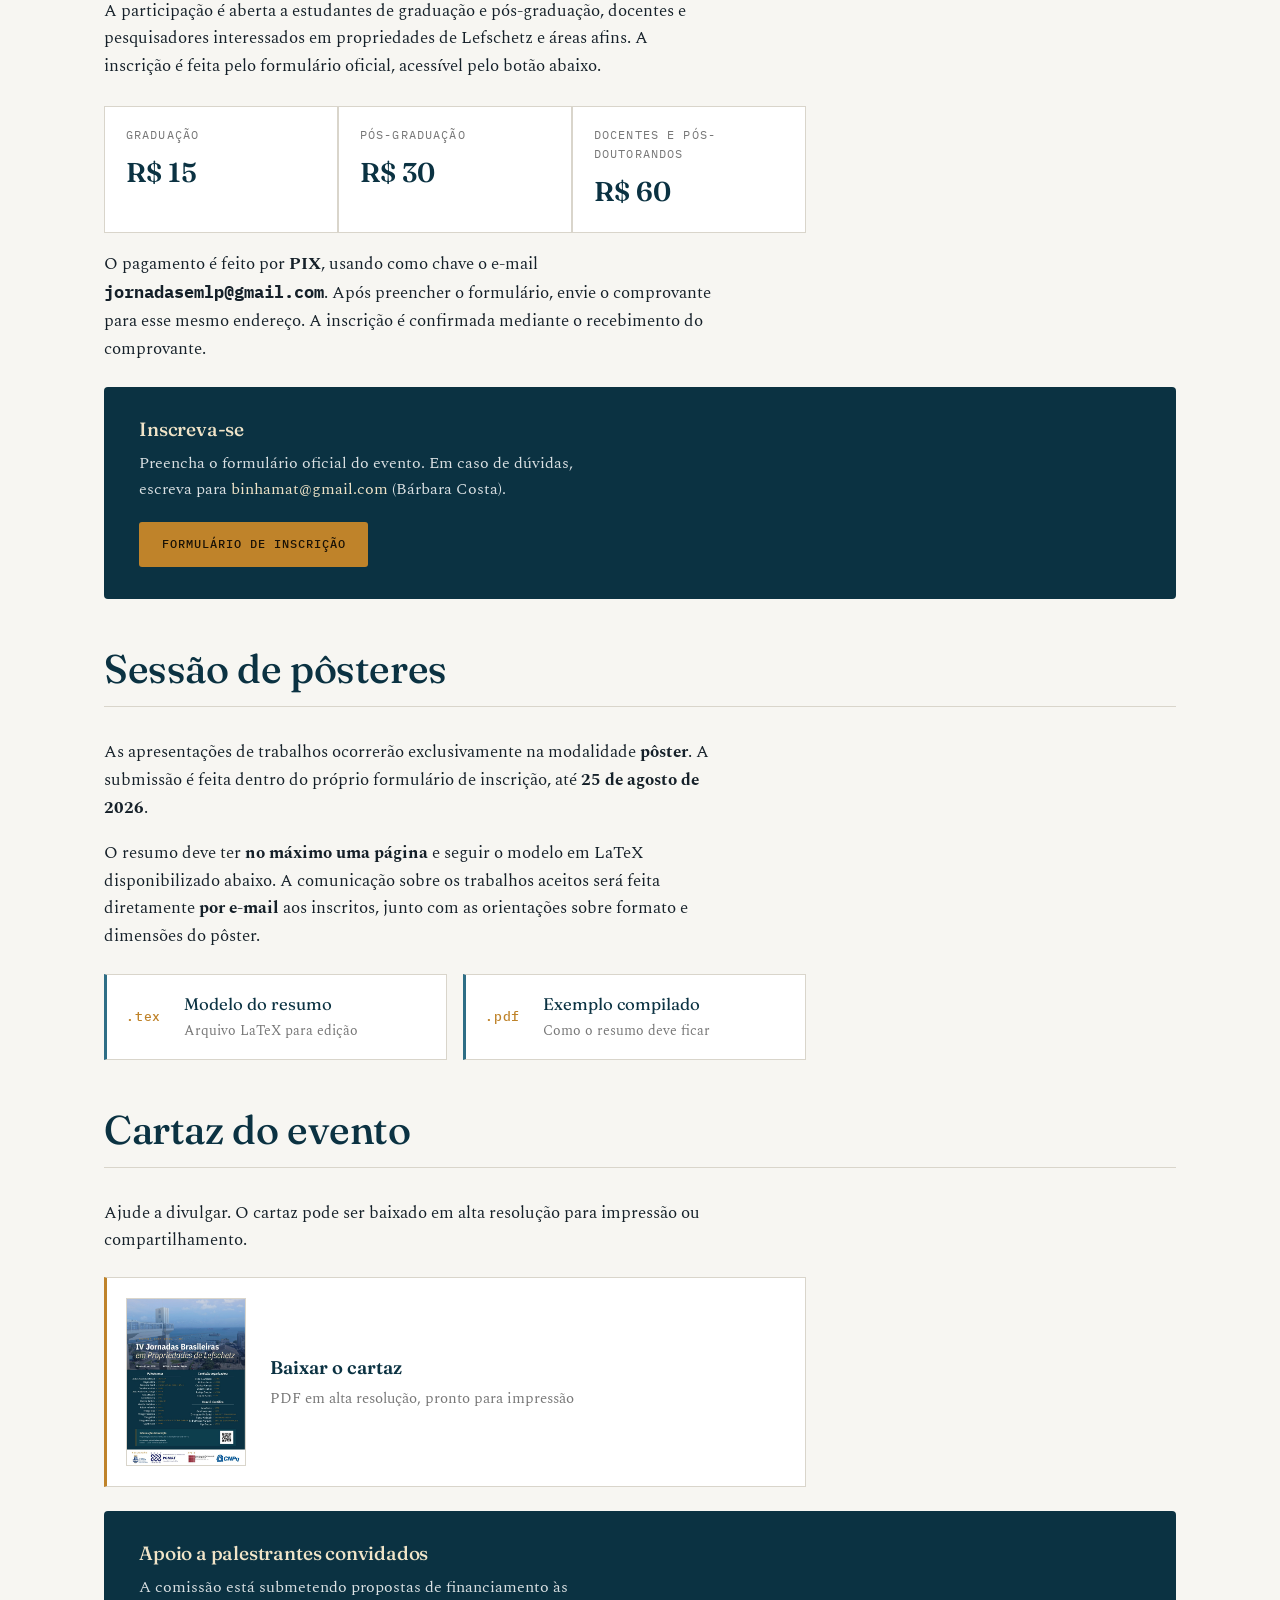
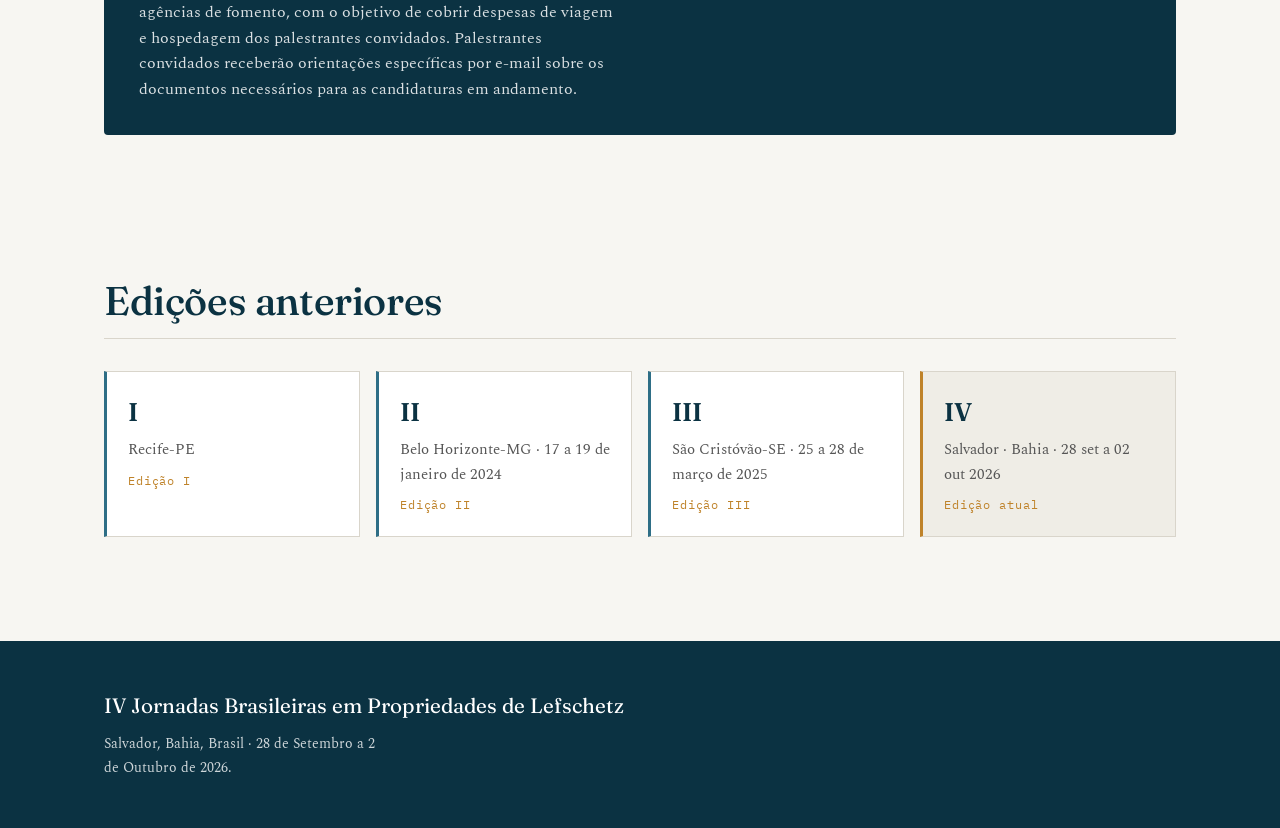
==== commit 96fd22a5: "Update image source for poster thumbnail" ====
--- a/index.html
+++ b/index.html
@@ -153,8 +153,8 @@
   <div class="prose">
     <p>Ajude a divulgar. O cartaz pode ser baixado em alta resolução para impressão ou compartilhamento.</p>
   </div>
-  <a class="poster-card" href="files/cartaz-iv-jornadas-lp-2026.pdf" target="_blank" rel="noopener">
-    <img src="img/cartaz-thumb.jpg" alt="Cartaz da IV Jornadas Brasileiras em Propriedades de Lefschetz" loading="lazy">
+  <a class="poster-card" href="files/IVJBPL.pdf" target="_blank" rel="noopener">
+    <img src="files/cartaz-thumb.jpg" alt="Cartaz da IV Jornadas Brasileiras em Propriedades de Lefschetz" loading="lazy">
     <span class="pc-txt"><b>Baixar o cartaz</b><span>PDF em alta resolução, pronto para impressão</span></span>
   </a>
 
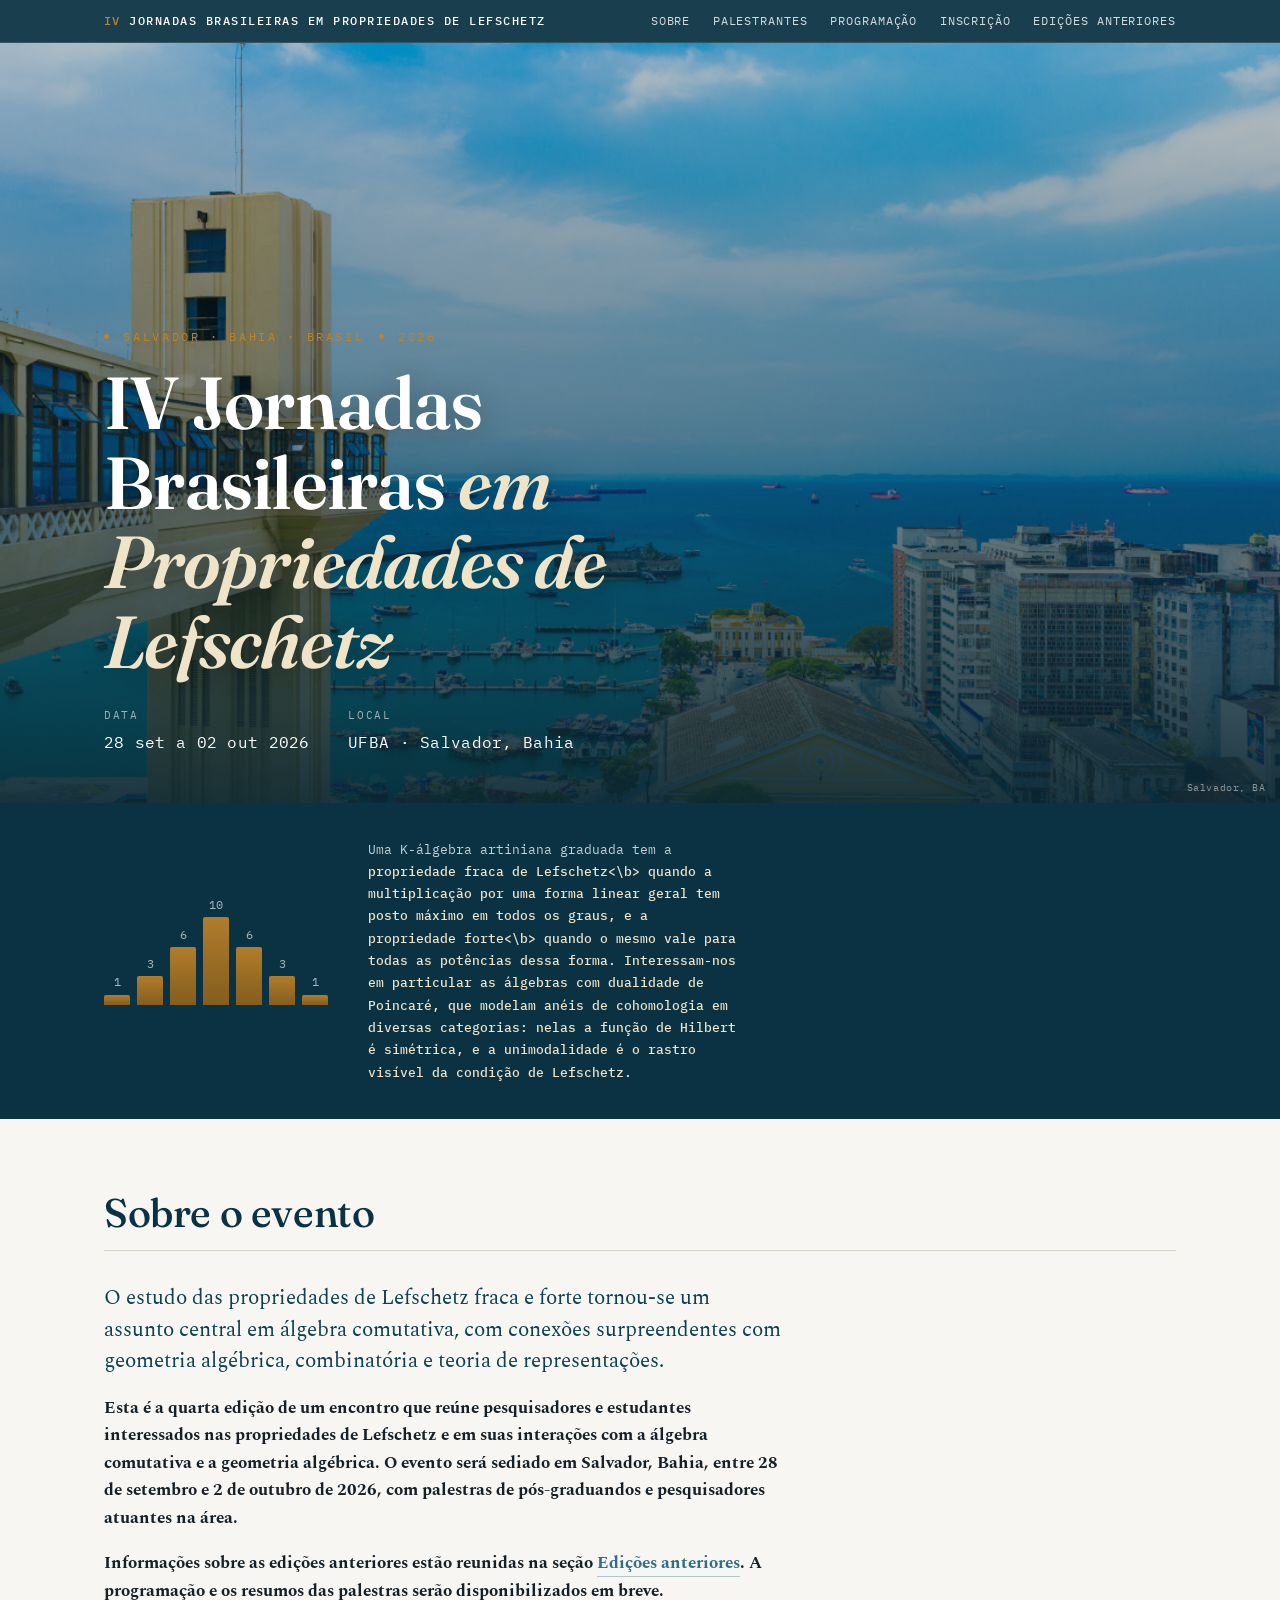
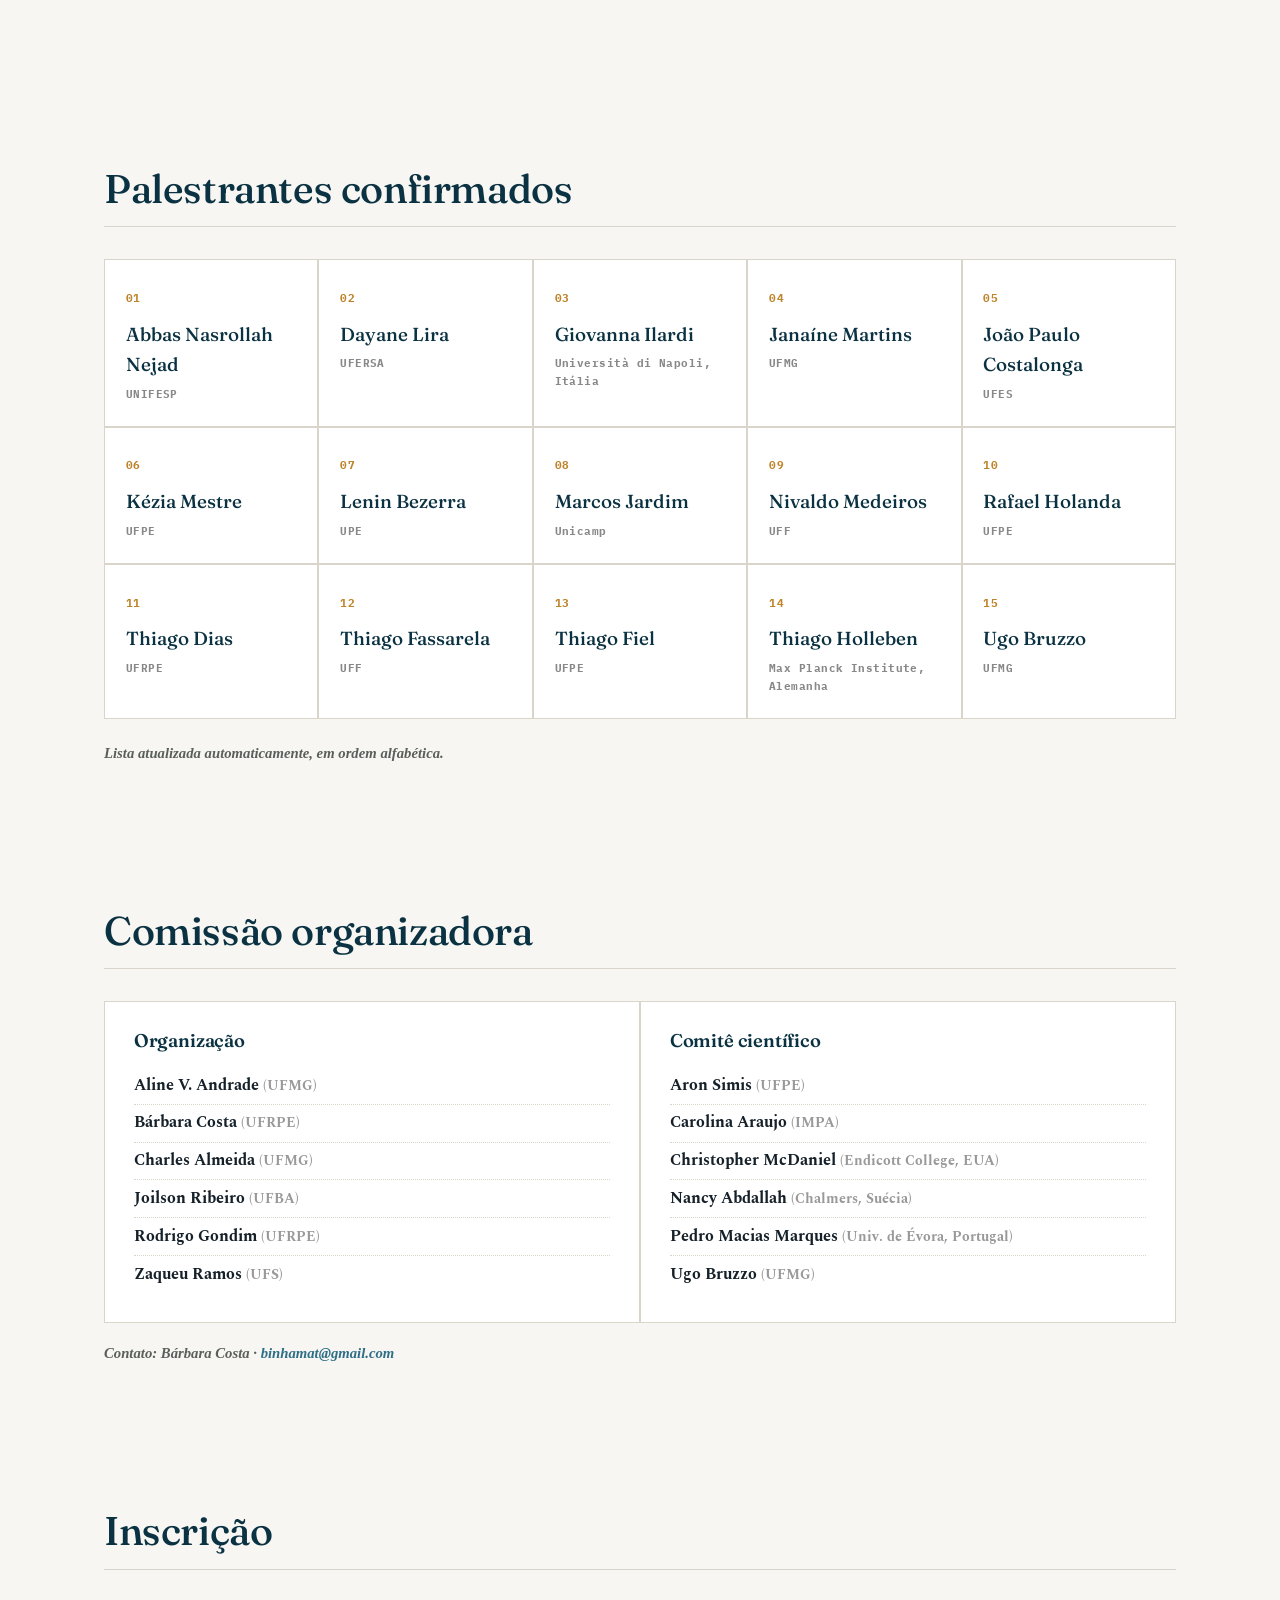
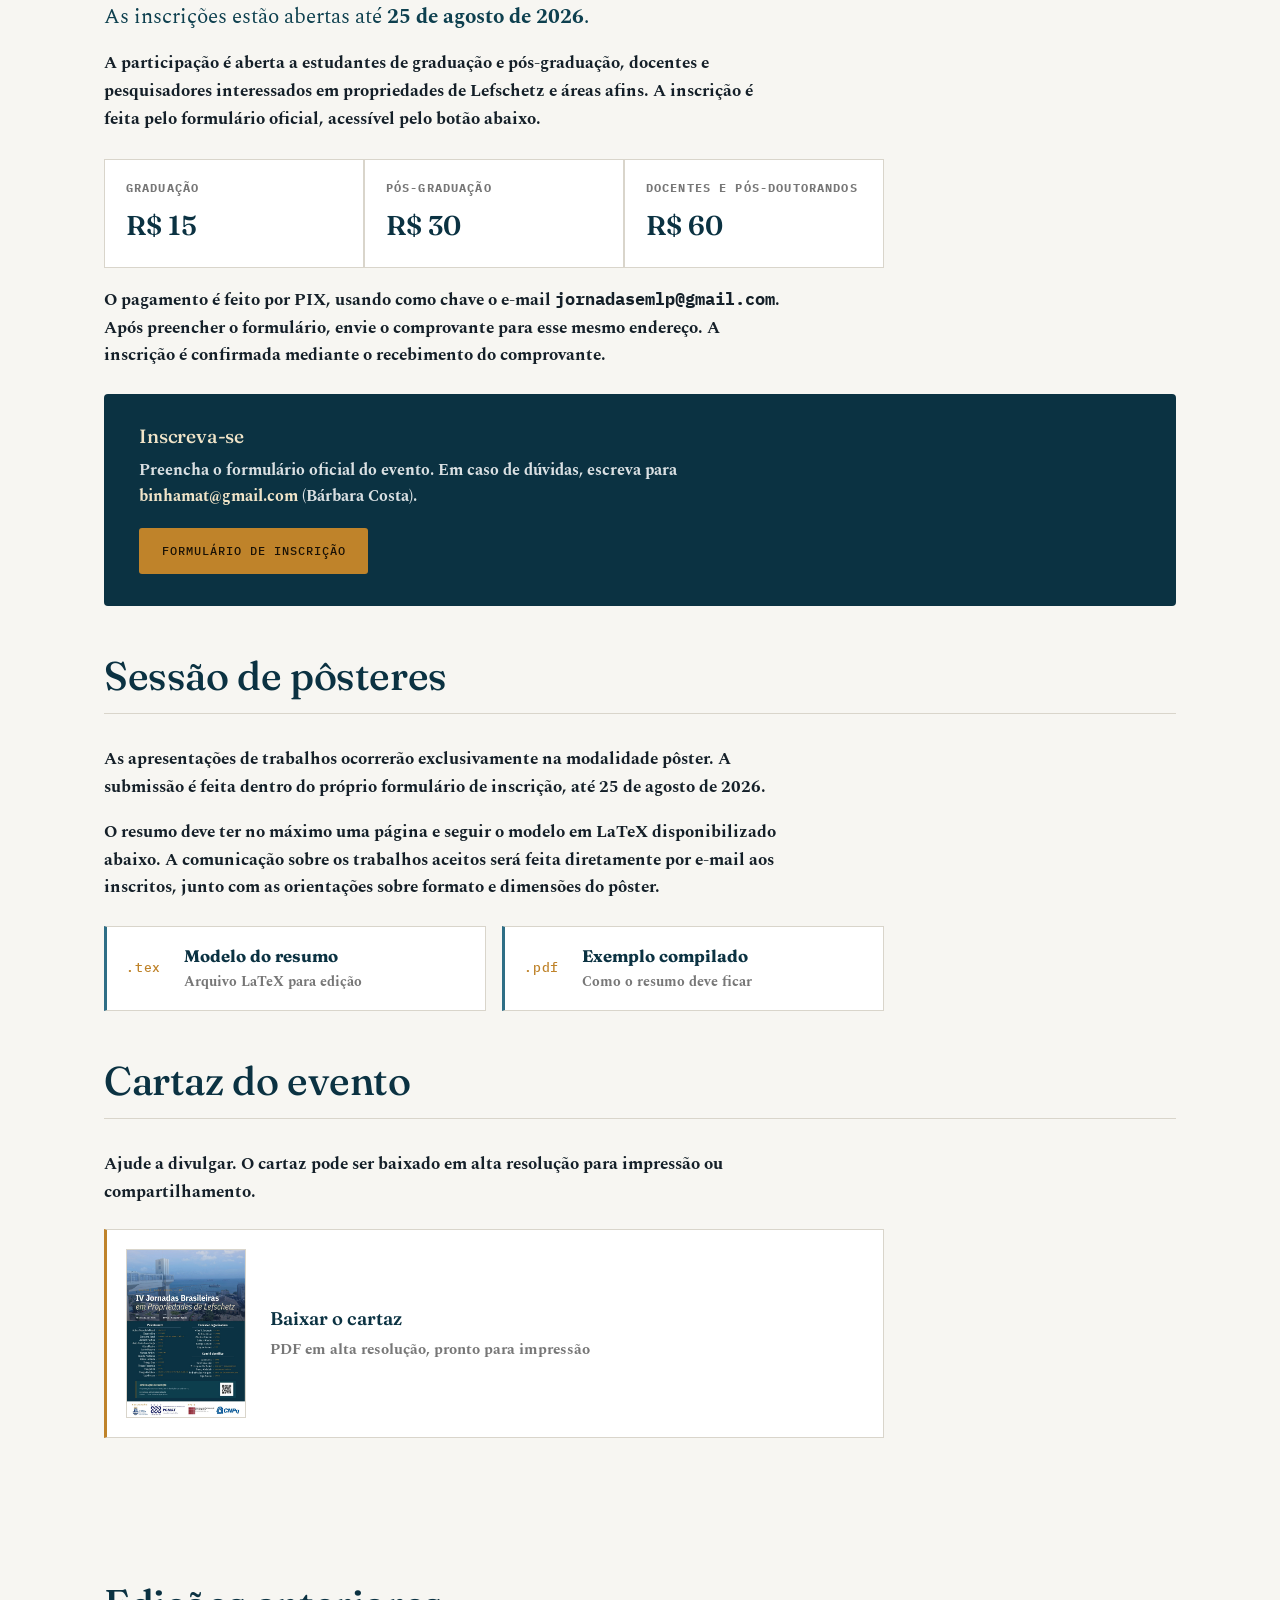
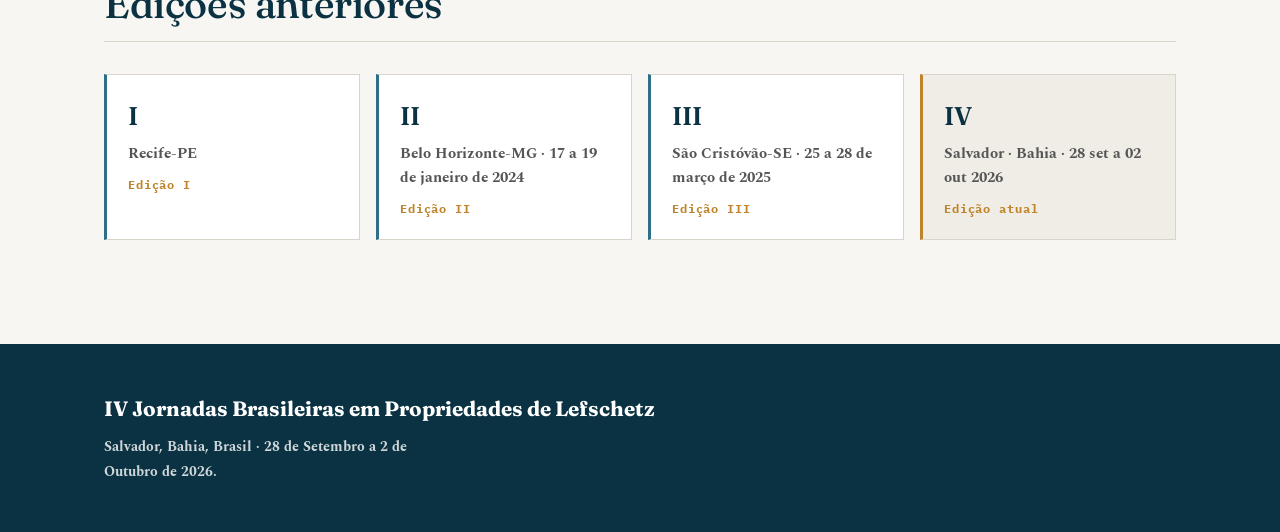
==== commit e4b96cb2: "Revise K-algebra description and remove speaker support info Updated the description of K-algebras a" ====
--- a/index.html
+++ b/index.html
@@ -47,7 +47,7 @@
       <span data-v="3" style="height:33%"></span>
       <span data-v="1" style="height:12%"></span>
     </div>
-    <p>Uma álgebra graduada Artiniana tem a <b>propriedade forte de Lefschetz</b> quando a multiplicação por uma forma linear geral tem posto máximo em todos os graus. A simetria e a unimodalidade da função de Hilbert são o rastro visível dessa condição.</p>
+    <p>Uma K-álgebra artiniana graduada tem a <b>propriedade fraca de Lefschetz<\b> quando a multiplicação por uma forma linear geral tem posto máximo em todos os graus, e a <b>propriedade forte<\b> quando o mesmo vale para todas as potências dessa forma. Interessam-nos em particular as álgebras com dualidade de Poincaré, que modelam anéis de cohomologia em diversas categorias: nelas a função de Hilbert é simétrica, e a unimodalidade é o rastro visível da condição de Lefschetz.</p>
   </div>
 </div>
 
@@ -158,10 +158,6 @@
     <span class="pc-txt"><b>Baixar o cartaz</b><span>PDF em alta resolução, pronto para impressão</span></span>
   </a>
 
-  <div class="callout" style="margin-top:1.5rem">
-    <h3>Apoio a palestrantes convidados</h3>
-    <p>A comissão está submetendo propostas de financiamento às agências de fomento, com o objetivo de cobrir despesas de viagem e hospedagem dos palestrantes convidados. Palestrantes convidados receberão orientações específicas por e-mail sobre os documentos necessários para as candidaturas em andamento.</p>
-  </div>
 </section>
 
 <section id="anteriores">
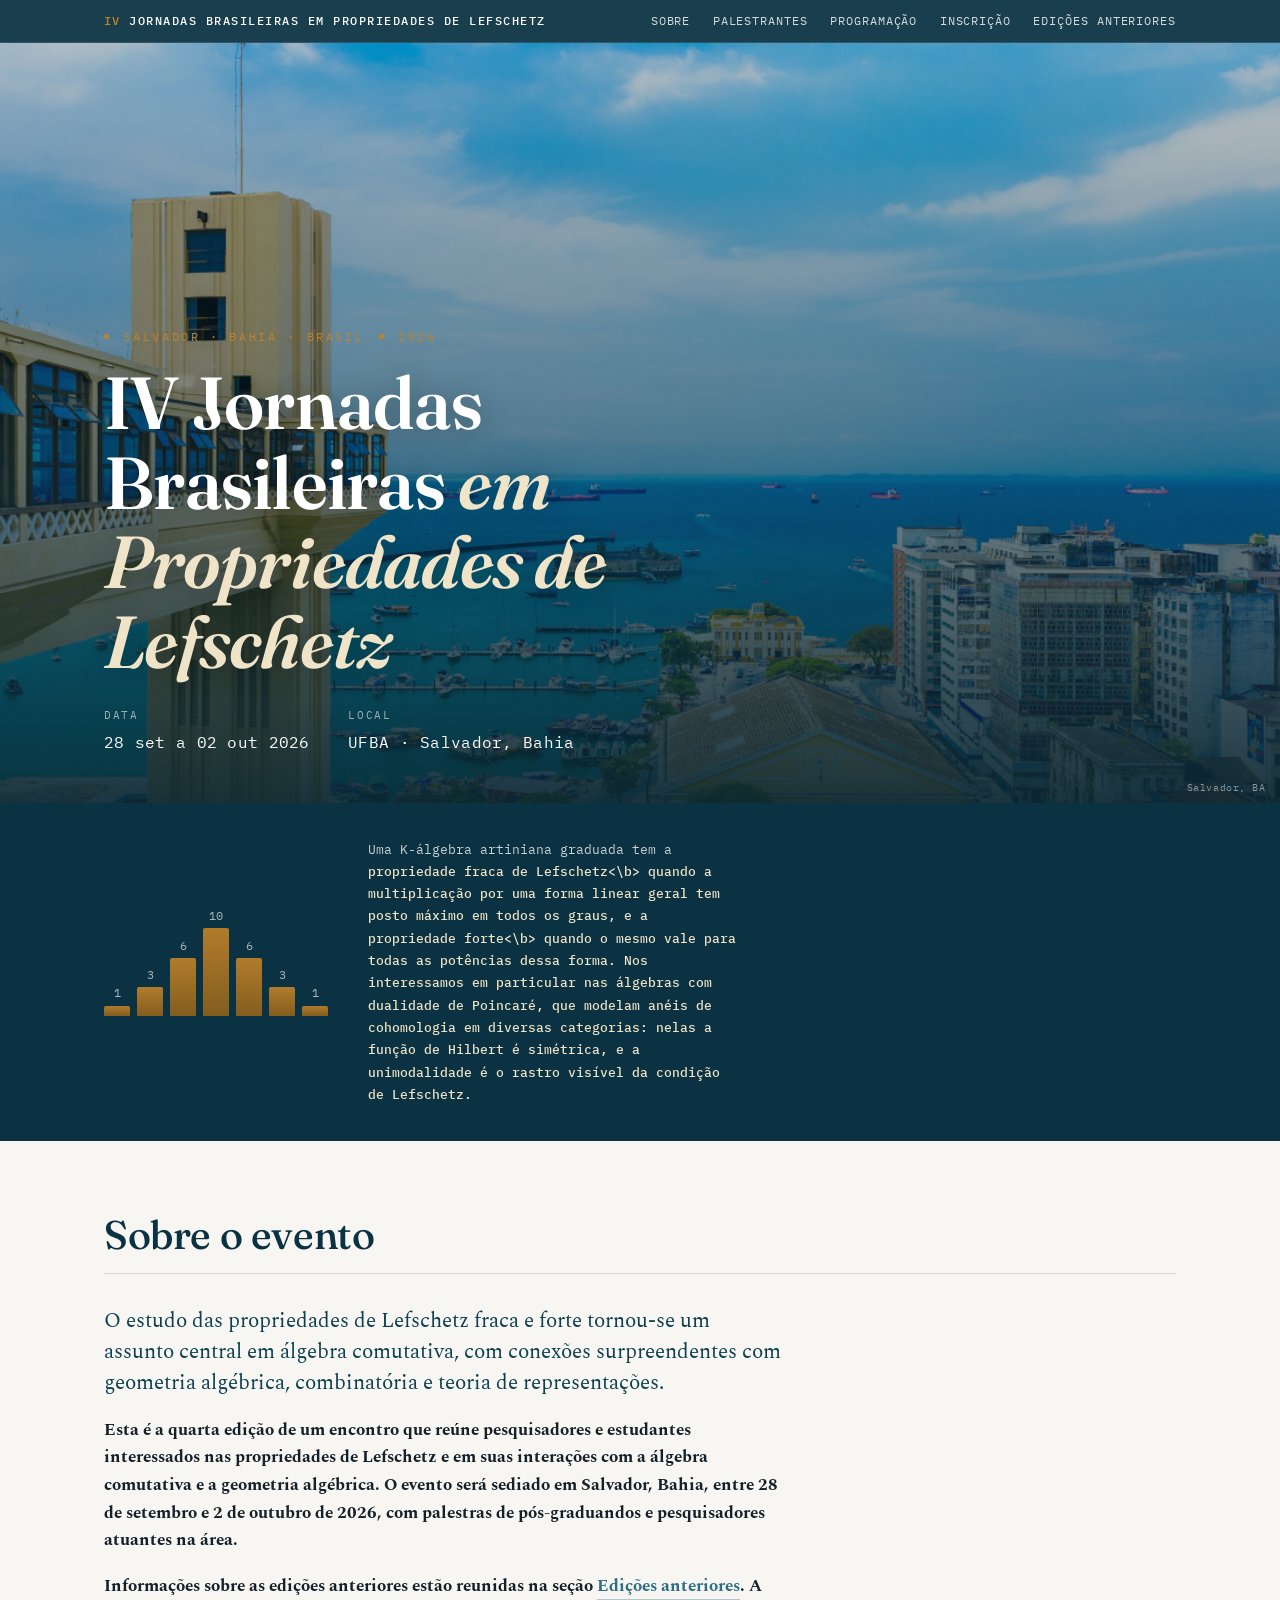
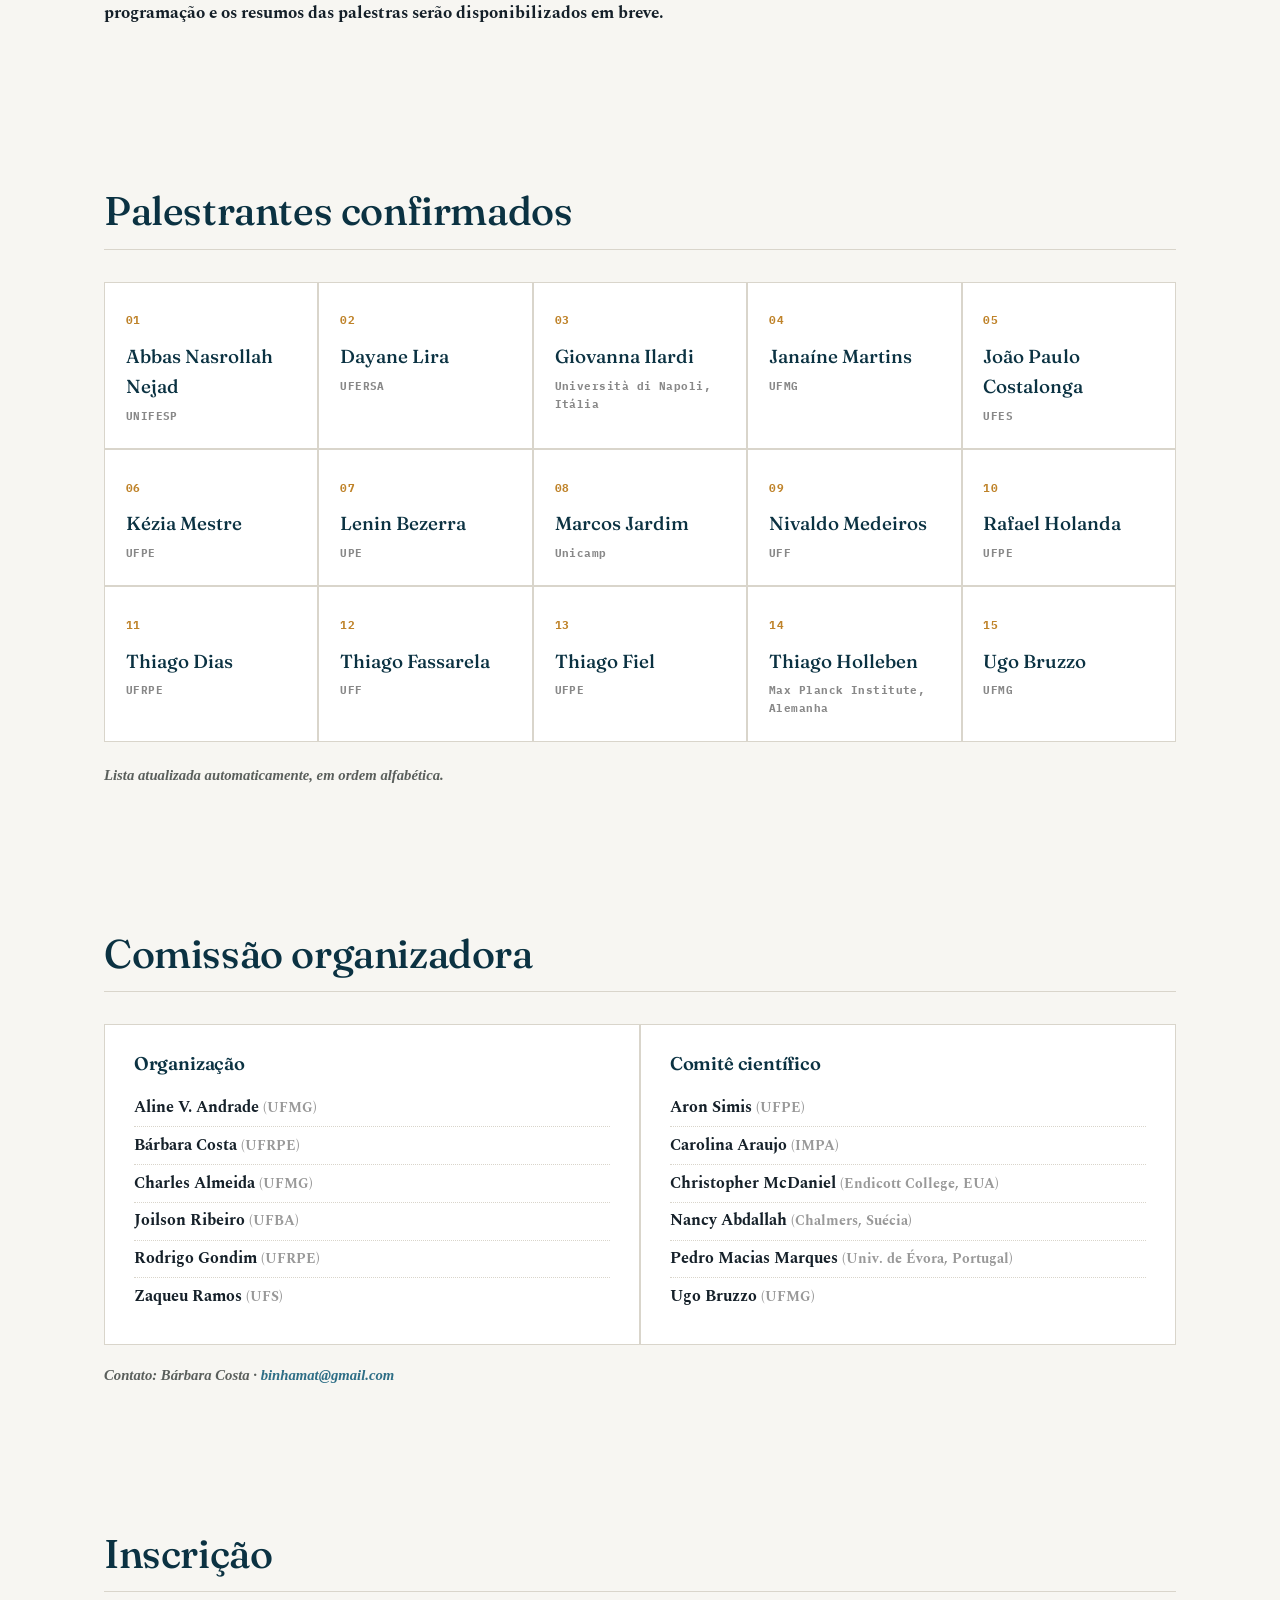
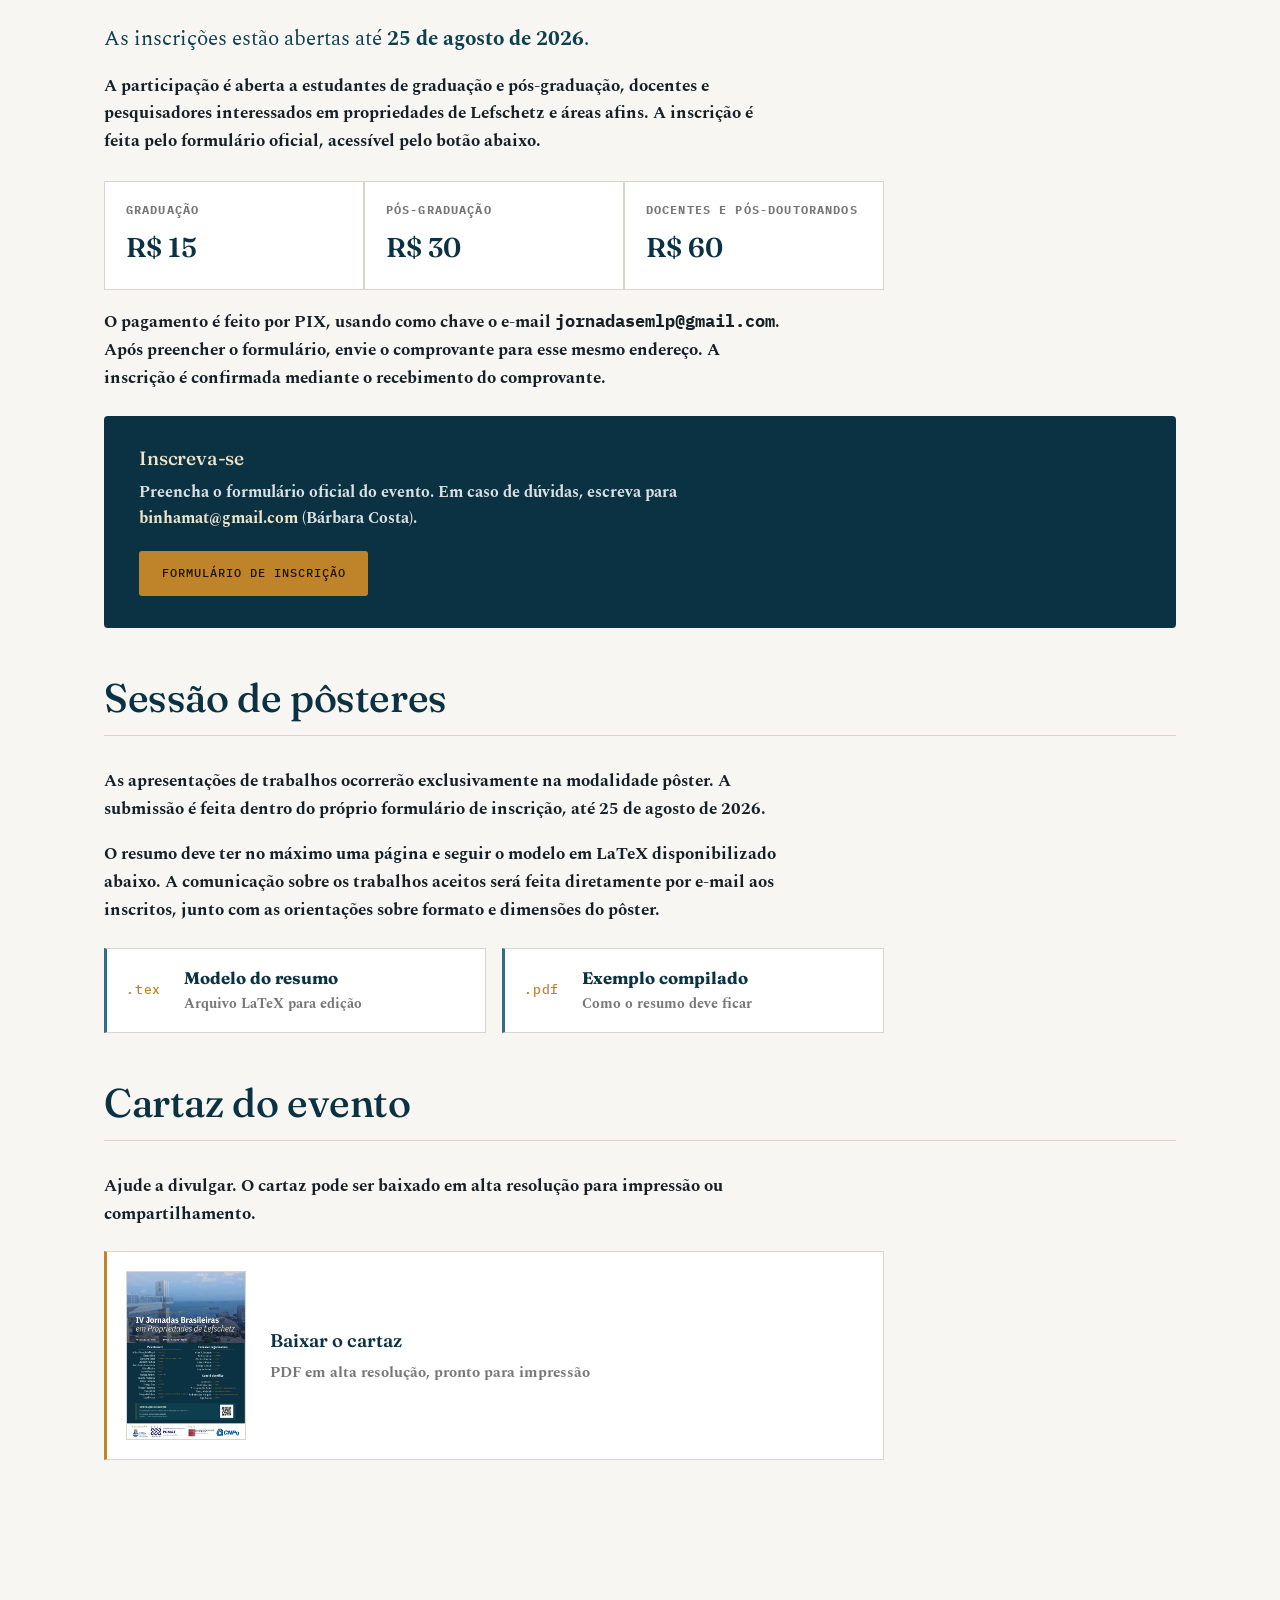
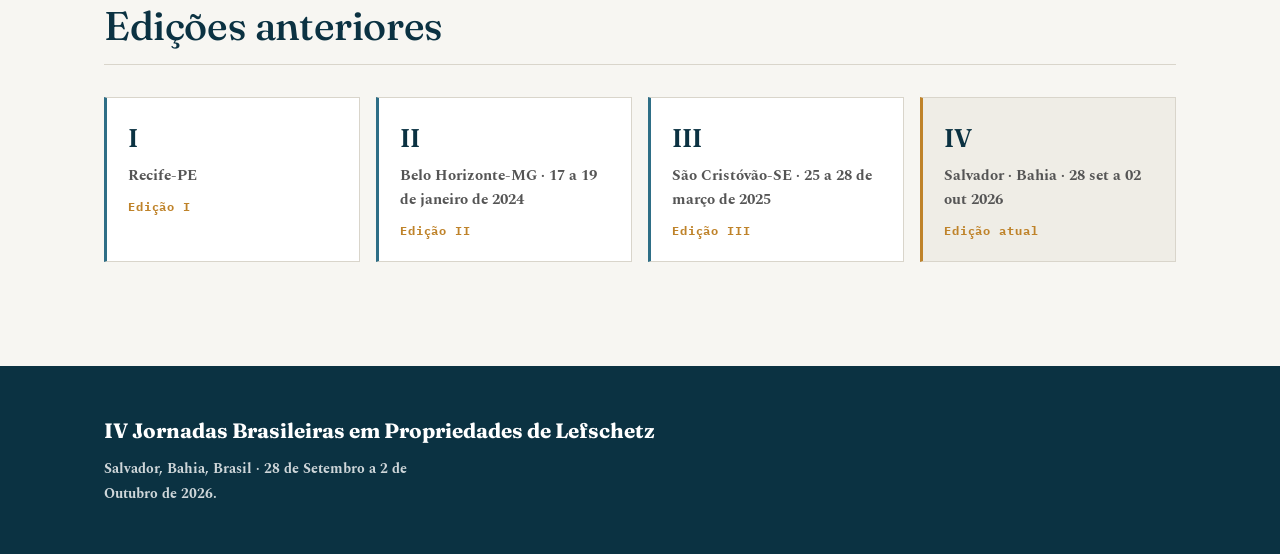
==== commit 08b51db4: "Update paragraph text in index.html" ====
--- a/index.html
+++ b/index.html
@@ -47,7 +47,7 @@
       <span data-v="3" style="height:33%"></span>
       <span data-v="1" style="height:12%"></span>
     </div>
-    <p>Uma K-álgebra artiniana graduada tem a <b>propriedade fraca de Lefschetz<\b> quando a multiplicação por uma forma linear geral tem posto máximo em todos os graus, e a <b>propriedade forte<\b> quando o mesmo vale para todas as potências dessa forma. Interessam-nos em particular as álgebras com dualidade de Poincaré, que modelam anéis de cohomologia em diversas categorias: nelas a função de Hilbert é simétrica, e a unimodalidade é o rastro visível da condição de Lefschetz.</p>
+    <p>Uma K-álgebra artiniana graduada tem a <b>propriedade fraca de Lefschetz<\b> quando a multiplicação por uma forma linear geral tem posto máximo em todos os graus, e a <b>propriedade forte<\b> quando o mesmo vale para todas as potências dessa forma. Nos interessamos em particular nas álgebras com dualidade de Poincaré, que modelam anéis de cohomologia em diversas categorias: nelas a função de Hilbert é simétrica, e a unimodalidade é o rastro visível da condição de Lefschetz.</p>
   </div>
 </div>
 
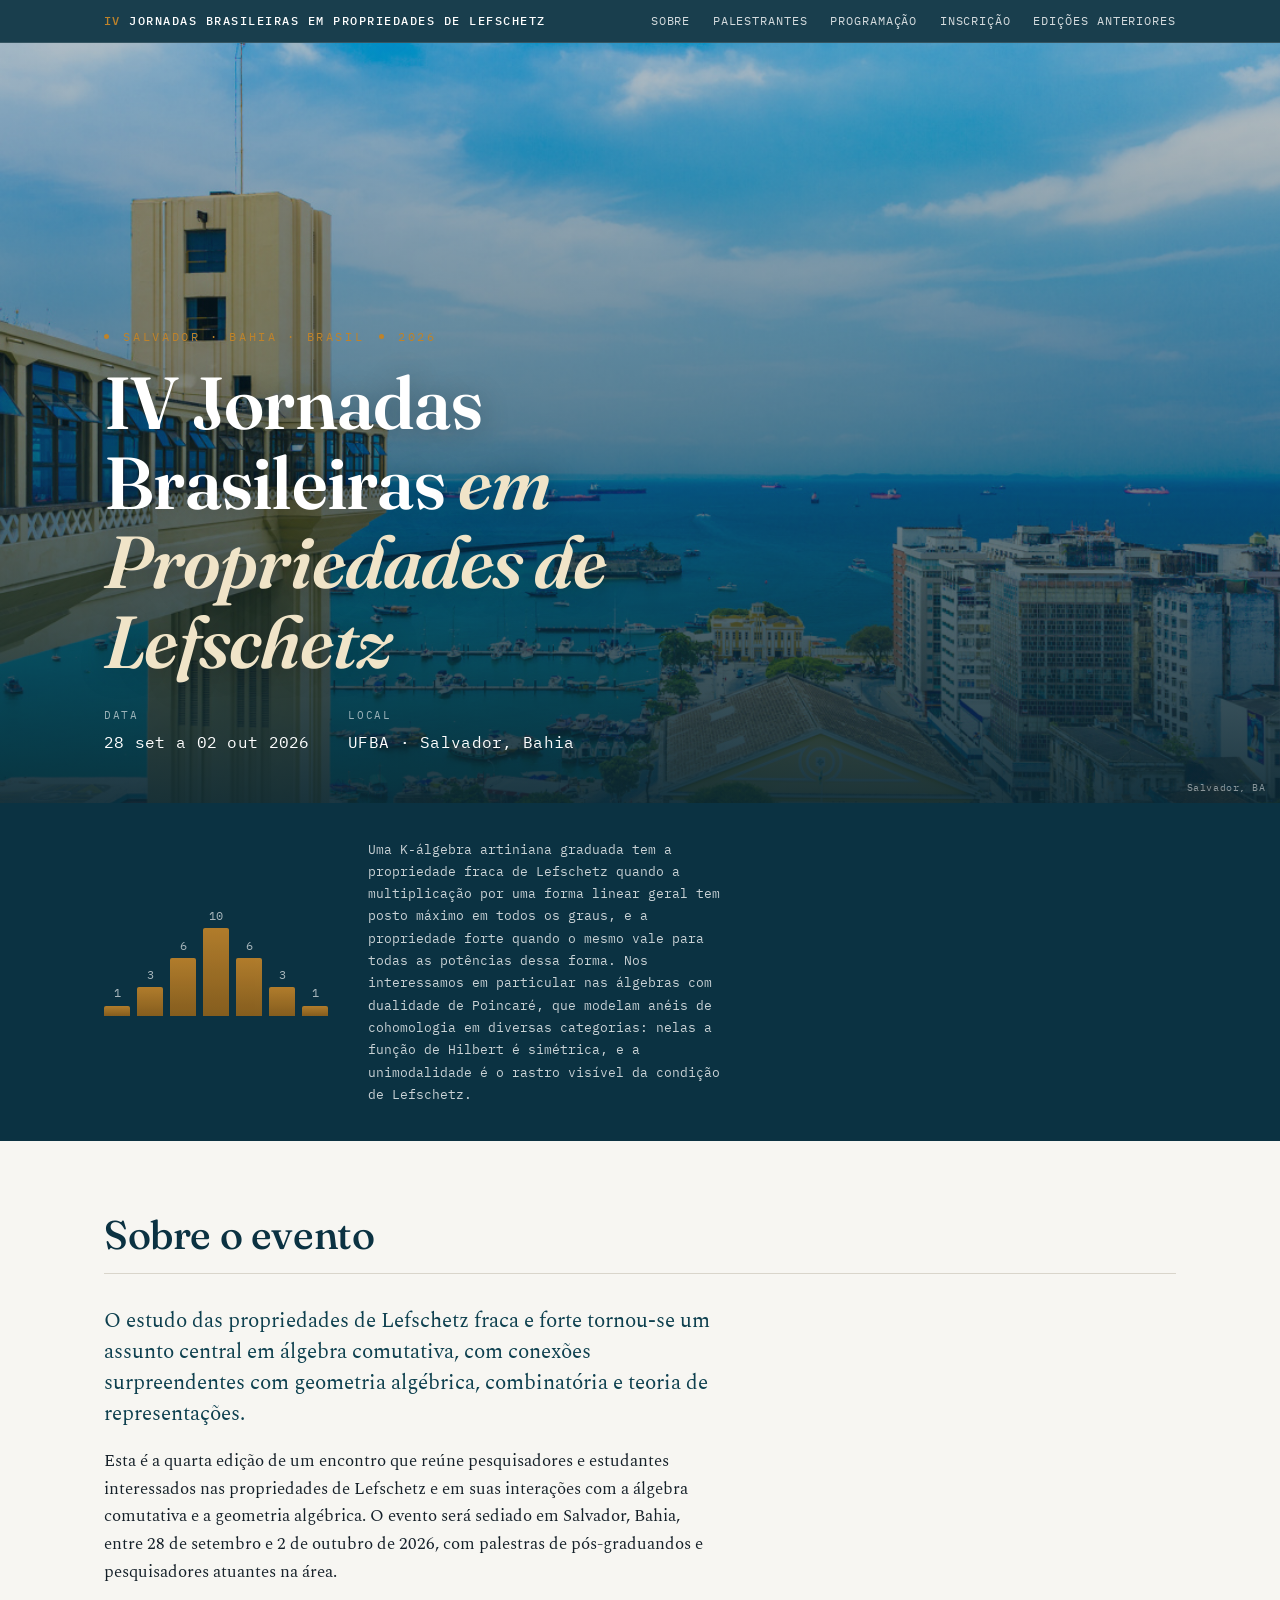
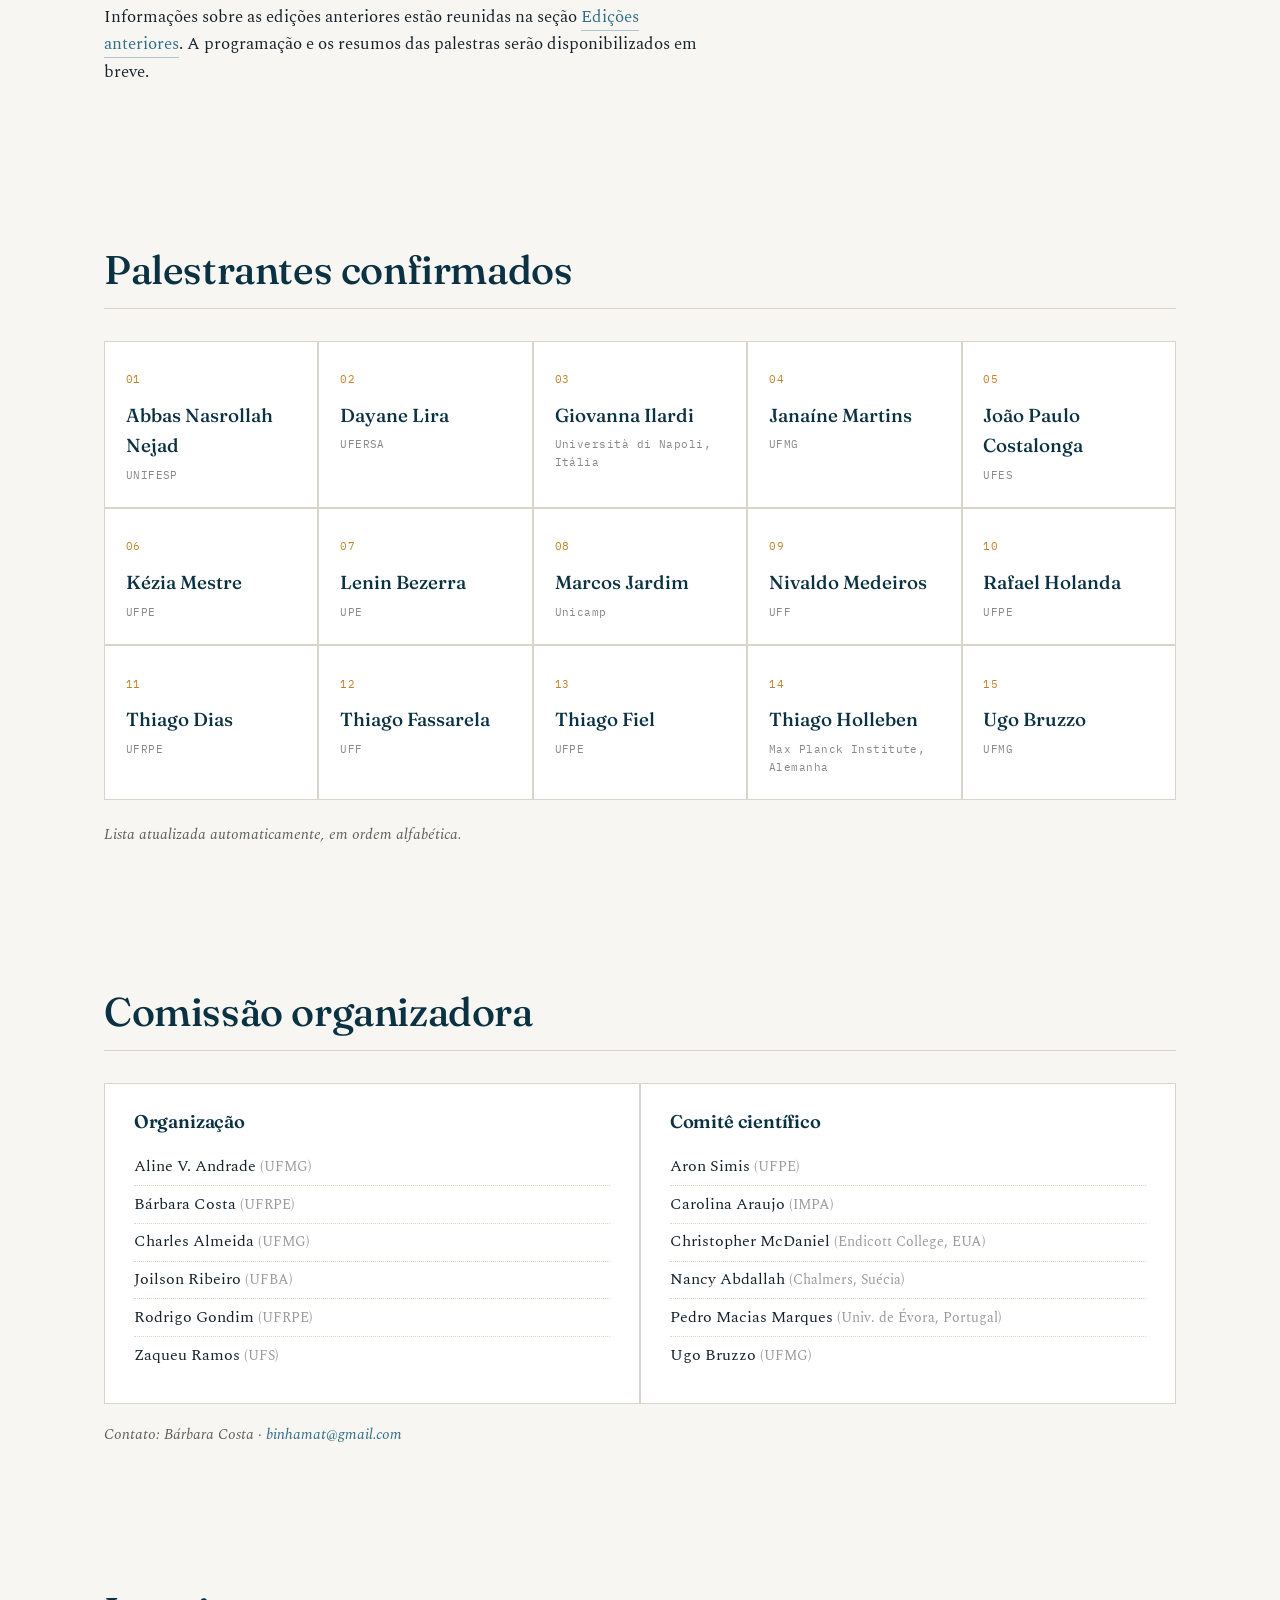
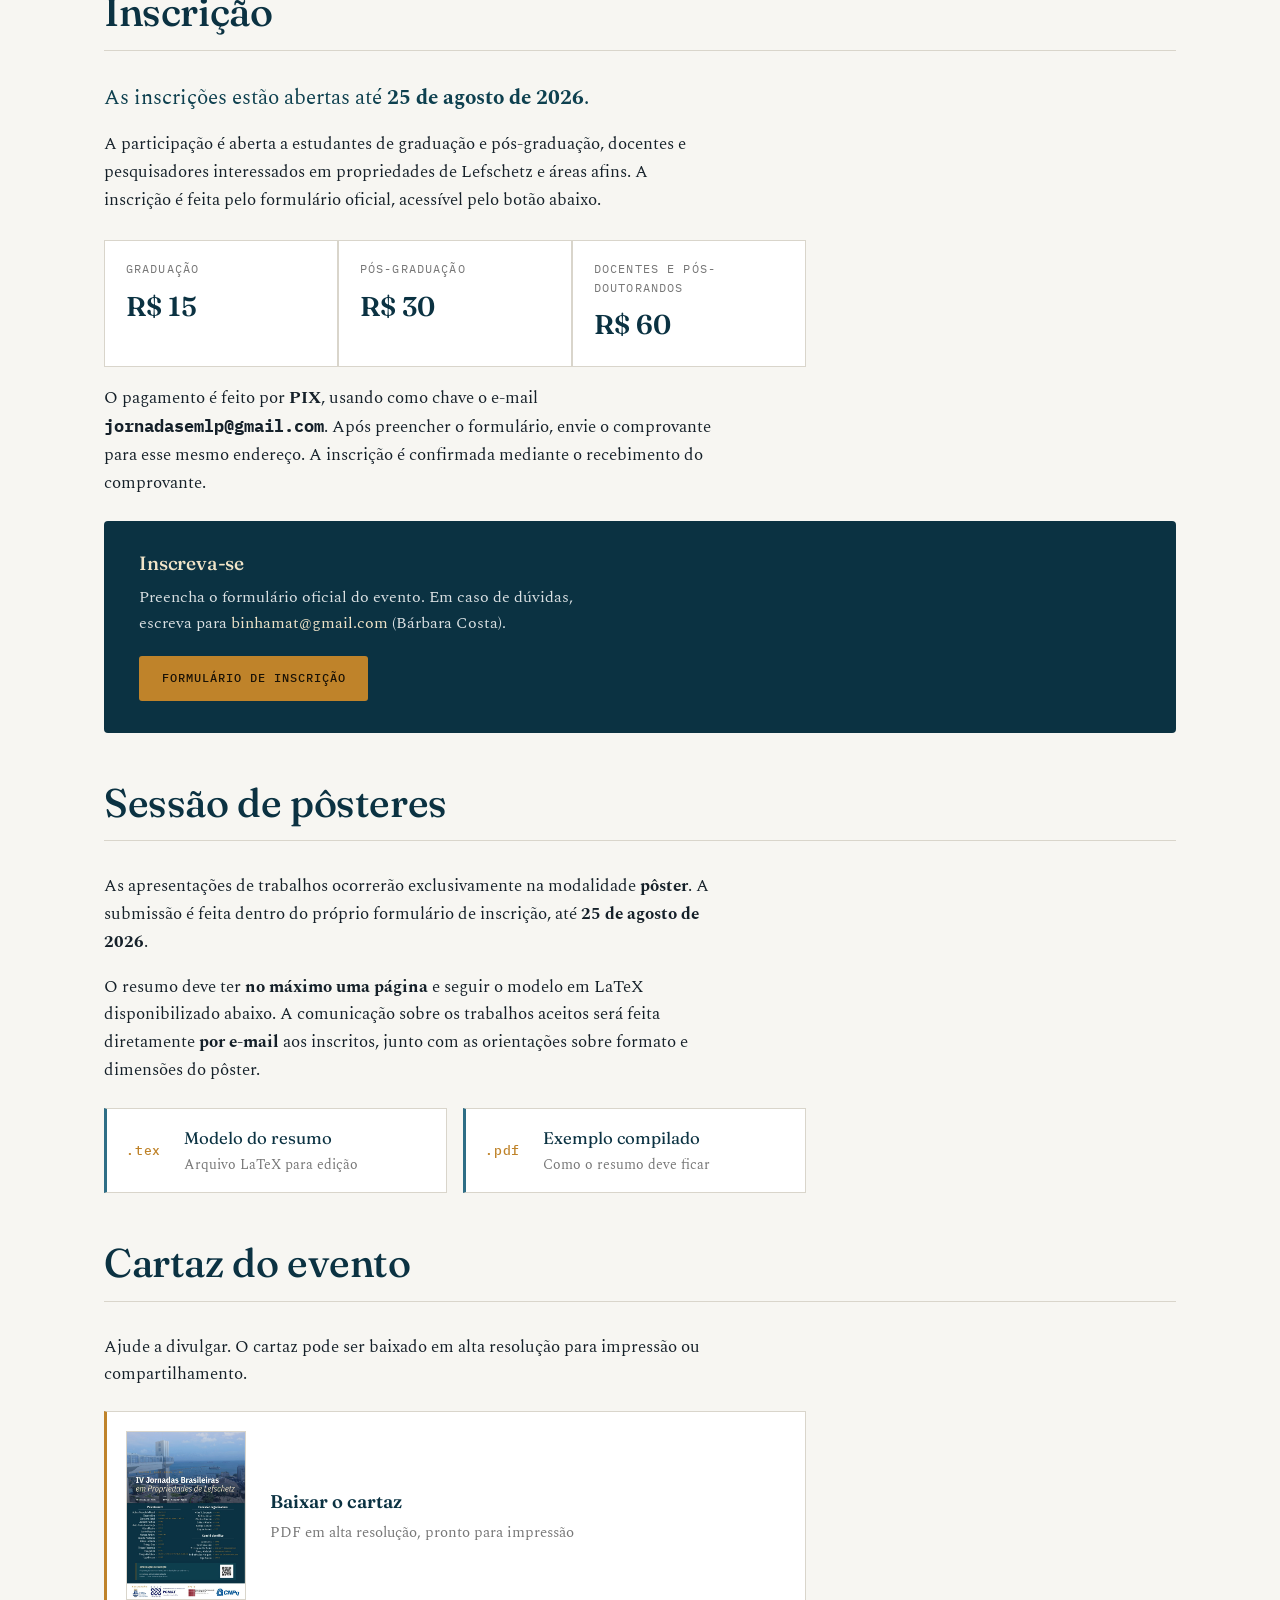
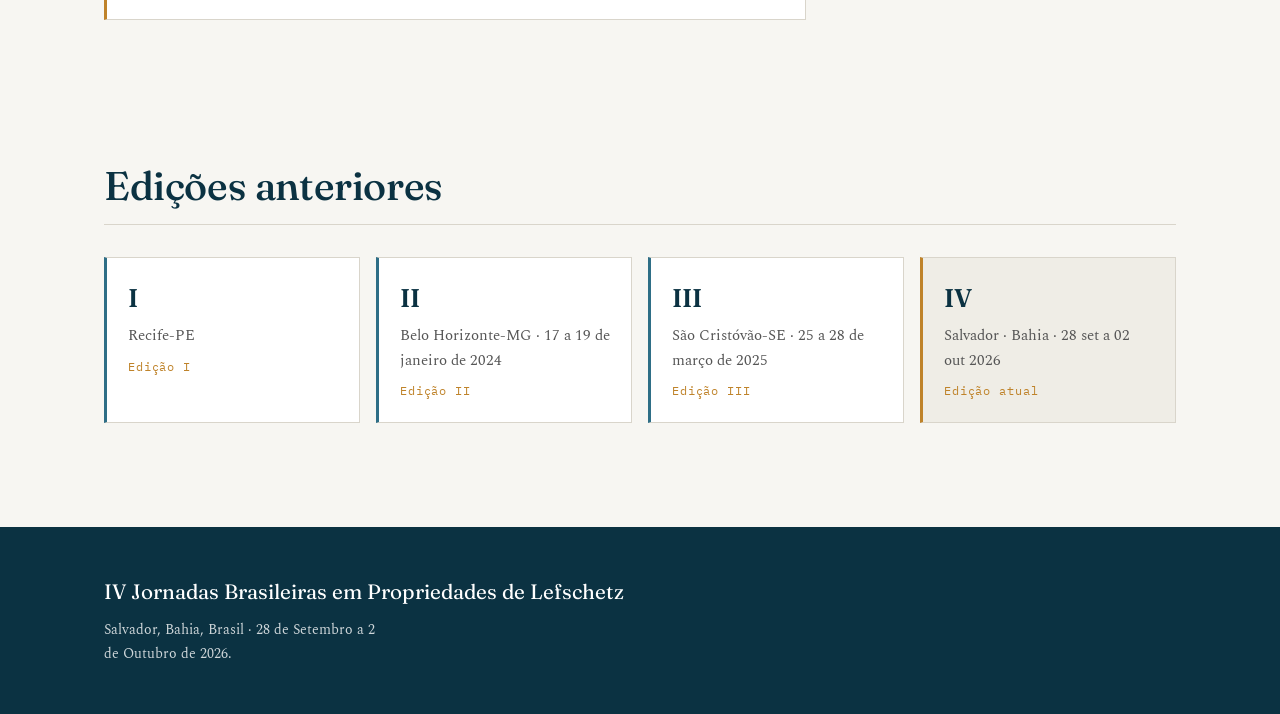
==== commit 72635b1a: "Fix HTML paragraph formatting for Lefschetz properties" ====
--- a/index.html
+++ b/index.html
@@ -47,7 +47,7 @@
       <span data-v="3" style="height:33%"></span>
       <span data-v="1" style="height:12%"></span>
     </div>
-    <p>Uma K-álgebra artiniana graduada tem a <b>propriedade fraca de Lefschetz<\b> quando a multiplicação por uma forma linear geral tem posto máximo em todos os graus, e a <b>propriedade forte<\b> quando o mesmo vale para todas as potências dessa forma. Nos interessamos em particular nas álgebras com dualidade de Poincaré, que modelam anéis de cohomologia em diversas categorias: nelas a função de Hilbert é simétrica, e a unimodalidade é o rastro visível da condição de Lefschetz.</p>
+    <p>Uma K-álgebra artiniana graduada tem a propriedade fraca de Lefschetz quando a multiplicação por uma forma linear geral tem posto máximo em todos os graus, e a propriedade forte quando o mesmo vale para todas as potências dessa forma. Nos interessamos em particular nas álgebras com dualidade de Poincaré, que modelam anéis de cohomologia em diversas categorias: nelas a função de Hilbert é simétrica, e a unimodalidade é o rastro visível da condição de Lefschetz.</p>
   </div>
 </div>
 
